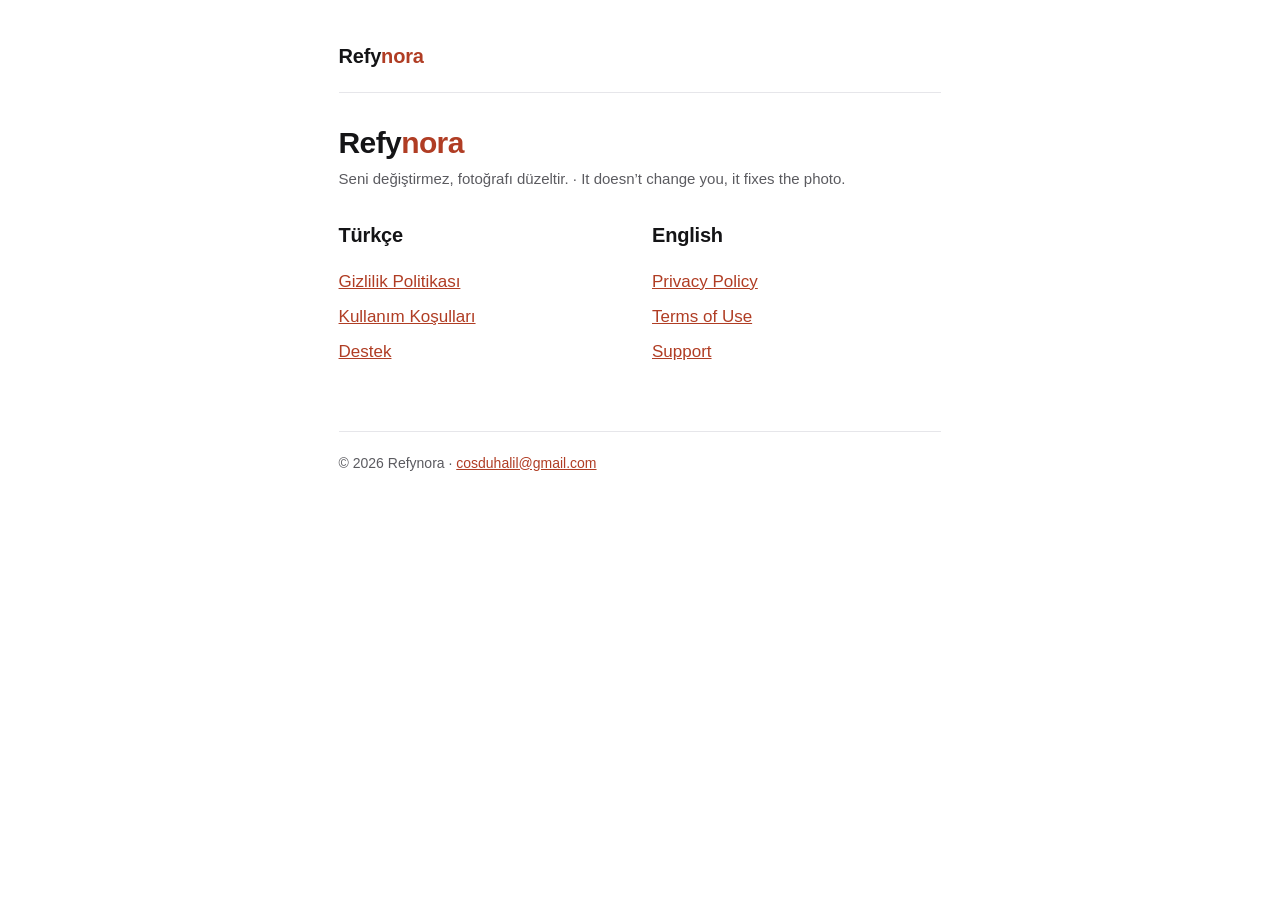
==== index.html @ af69e692 "Refynora legal and support pages, Turkish and English" ====
<!doctype html>
<html lang="tr">
<head>
<meta charset="utf-8">
<meta name="viewport" content="width=device-width, initial-scale=1">
<title>Refynora</title>
<style>
  :root { --bg:#fff; --fg:#141416; --muted:#5b5b60; --line:#e6e6ea; --accent:#B03D24; }
  @media (prefers-color-scheme: dark) { :root { --bg:#0f0f11; --fg:#f4f4f5; --muted:#a1a1aa; --line:#27272a; --accent:#E96A4B; } }
  * { box-sizing: border-box; }
  body { margin:0; background:var(--bg); color:var(--fg); font: 17px/1.6 -apple-system, BlinkMacSystemFont, "Segoe UI", Roboto, sans-serif; }
  main { max-width: 68ch; margin: 0 auto; padding: 40px 20px 80px; }
  header { display:flex; justify-content:space-between; align-items:center; gap:16px; padding-bottom:20px; border-bottom:1px solid var(--line); margin-bottom:32px; flex-wrap:wrap; }
  header a.brand { font-weight:700; text-decoration:none; color:var(--fg); letter-spacing:-.01em; font-size:20px; }
  header a.brand span { color:var(--accent); }
  nav a { color:var(--muted); text-decoration:none; margin-left:14px; font-size:15px; }
  nav a[aria-current] { color:var(--fg); font-weight:600; }
  h1 { font-size:30px; line-height:1.2; letter-spacing:-.02em; margin:0 0 6px; }
  .meta { color:var(--muted); font-size:15px; margin:0 0 28px; }
  h2 { font-size:20px; margin:32px 0 8px; letter-spacing:-.01em; }
  h3 { font-size:17px; margin:22px 0 6px; }
  ul { padding-left: 22px; }
  li { margin: 4px 0; }
  a { color: var(--accent); }
  footer { margin-top:48px; padding-top:20px; border-top:1px solid var(--line); color:var(--muted); font-size:14px; }
  .cols { display:grid; grid-template-columns:1fr 1fr; gap:24px; margin-top:24px; }
  .cols h2 { margin-top:0; }
  .cols ul { list-style:none; padding:0; }
  .cols li { margin:8px 0; }
  @media (max-width: 480px) { .cols { grid-template-columns:1fr; } }
</style>
</head>
<body>
<main>
  <header>
    <a class="brand" href="./">Refy<span>nora</span></a>
  </header>
  <h1>Refy<span style="color:var(--accent)">nora</span></h1>
  <p class="meta">Seni değiştirmez, fotoğrafı düzeltir. · It doesn’t change you, it fixes the photo.</p>
  <div class="cols">
    <section>
      <h2>Türkçe</h2>
      <ul>
        <li><a href="gizlilik/">Gizlilik Politikası</a></li>
        <li><a href="kosullar/">Kullanım Koşulları</a></li>
        <li><a href="destek/">Destek</a></li>
      </ul>
    </section>
    <section>
      <h2>English</h2>
      <ul>
        <li><a href="privacy/">Privacy Policy</a></li>
        <li><a href="terms/">Terms of Use</a></li>
        <li><a href="support/">Support</a></li>
      </ul>
    </section>
  </div>
  <footer>© 2026 Refynora · <a href="mailto:cosduhalil@gmail.com">cosduhalil@gmail.com</a></footer>
</main>
</body>
</html>
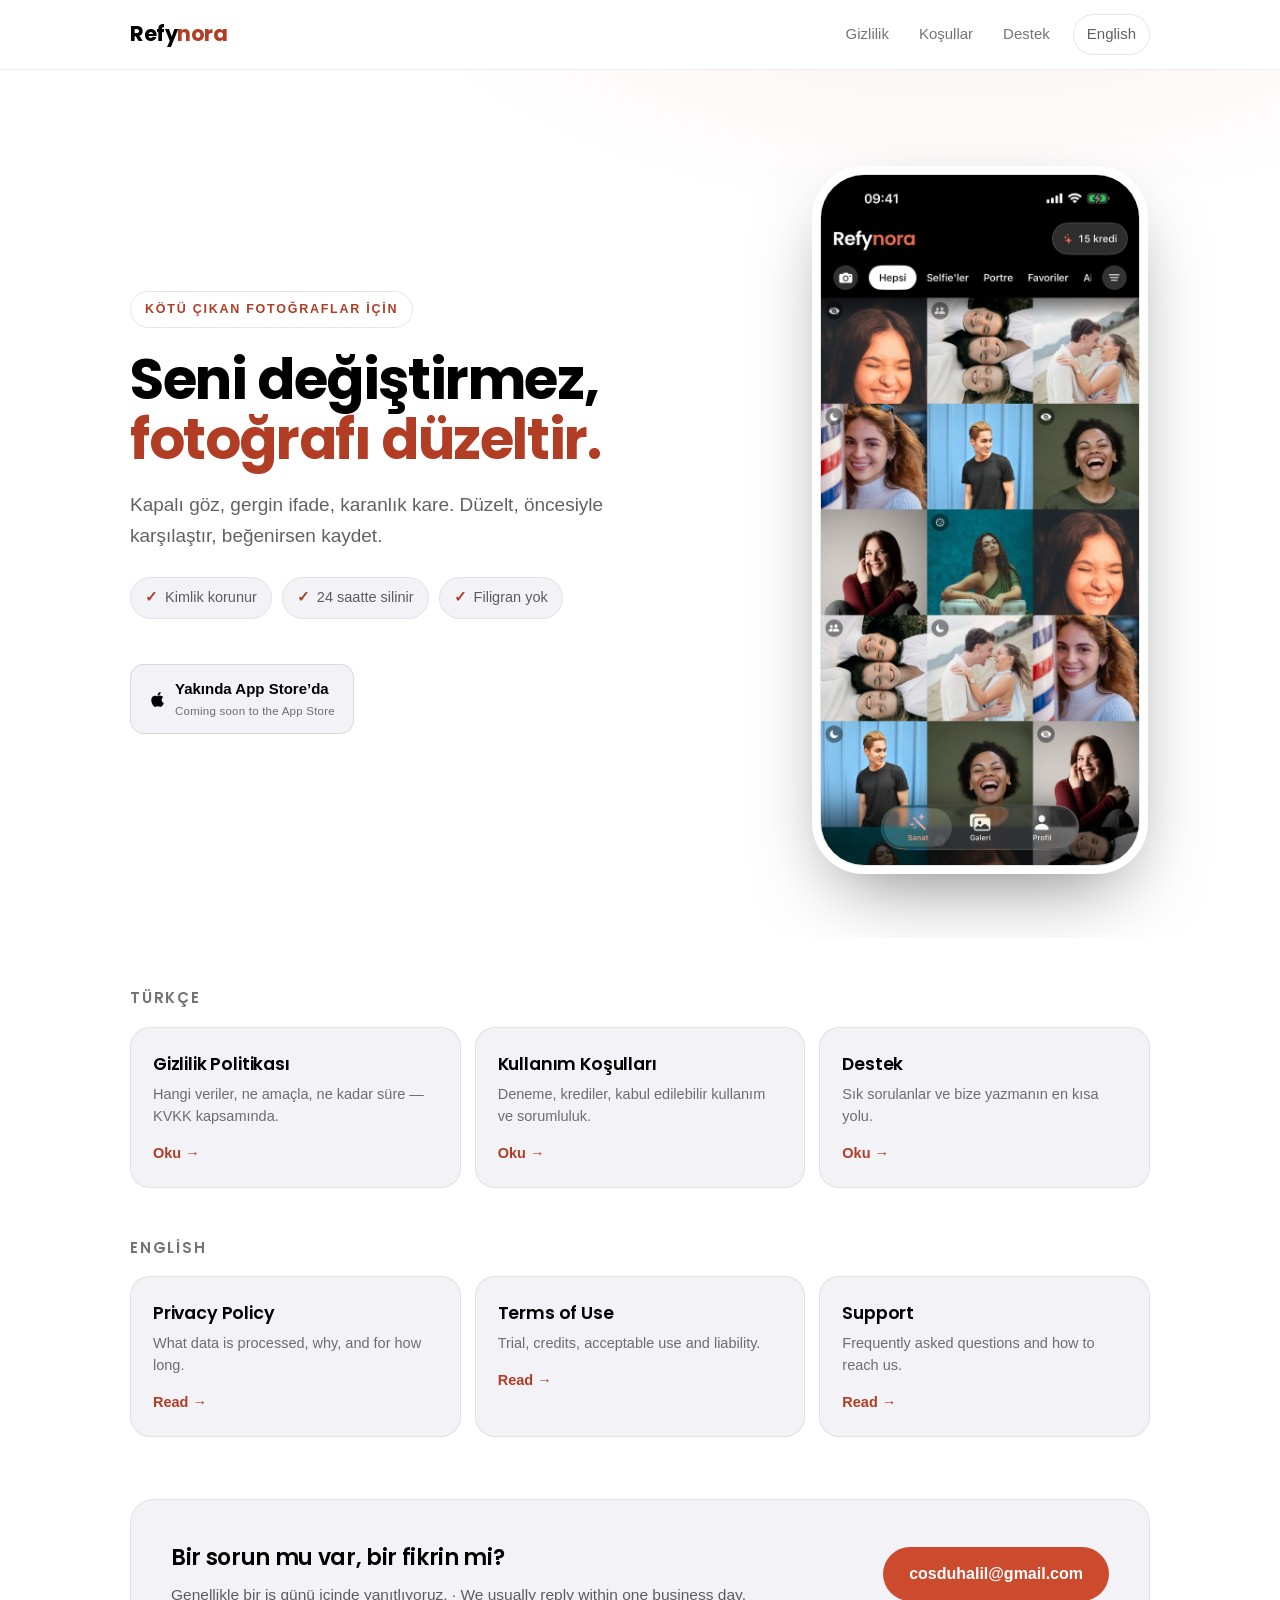
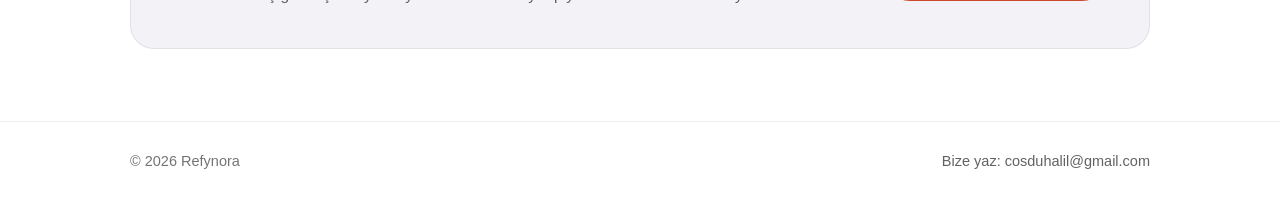
==== commit ad8bbc32: "Redesign as a product site: brand tokens, Poppins display, hero landing Dark-first palette and compo" ====
--- a/index.html
+++ b/index.html
@@ -3,59 +3,76 @@
 <head>
 <meta charset="utf-8">
 <meta name="viewport" content="width=device-width, initial-scale=1">
-<title>Refynora</title>
-<style>
-  :root { --bg:#fff; --fg:#141416; --muted:#5b5b60; --line:#e6e6ea; --accent:#B03D24; }
-  @media (prefers-color-scheme: dark) { :root { --bg:#0f0f11; --fg:#f4f4f5; --muted:#a1a1aa; --line:#27272a; --accent:#E96A4B; } }
-  * { box-sizing: border-box; }
-  body { margin:0; background:var(--bg); color:var(--fg); font: 17px/1.6 -apple-system, BlinkMacSystemFont, "Segoe UI", Roboto, sans-serif; }
-  main { max-width: 68ch; margin: 0 auto; padding: 40px 20px 80px; }
-  header { display:flex; justify-content:space-between; align-items:center; gap:16px; padding-bottom:20px; border-bottom:1px solid var(--line); margin-bottom:32px; flex-wrap:wrap; }
-  header a.brand { font-weight:700; text-decoration:none; color:var(--fg); letter-spacing:-.01em; font-size:20px; }
-  header a.brand span { color:var(--accent); }
-  nav a { color:var(--muted); text-decoration:none; margin-left:14px; font-size:15px; }
-  nav a[aria-current] { color:var(--fg); font-weight:600; }
-  h1 { font-size:30px; line-height:1.2; letter-spacing:-.02em; margin:0 0 6px; }
-  .meta { color:var(--muted); font-size:15px; margin:0 0 28px; }
-  h2 { font-size:20px; margin:32px 0 8px; letter-spacing:-.01em; }
-  h3 { font-size:17px; margin:22px 0 6px; }
-  ul { padding-left: 22px; }
-  li { margin: 4px 0; }
-  a { color: var(--accent); }
-  footer { margin-top:48px; padding-top:20px; border-top:1px solid var(--line); color:var(--muted); font-size:14px; }
-  .cols { display:grid; grid-template-columns:1fr 1fr; gap:24px; margin-top:24px; }
-  .cols h2 { margin-top:0; }
-  .cols ul { list-style:none; padding:0; }
-  .cols li { margin:8px 0; }
-  @media (max-width: 480px) { .cols { grid-template-columns:1fr; } }
-</style>
+<title>Refynora — Seni değiştirmez, fotoğrafı düzeltir.</title>
+<meta name="description" content="Kötü çıkan fotoğrafını düzelt: kapalı göz, gergin ifade, karanlık kare. Seni değiştirmez, fotoğrafı düzeltir.">
+<meta property="og:title" content="Refynora — Seni değiştirmez, fotoğrafı düzeltir.">
+<meta property="og:description" content="Kötü çıkan fotoğrafını düzelt: kapalı göz, gergin ifade, karanlık kare. Seni değiştirmez, fotoğrafı düzeltir.">
+<meta property="og:image" content="https://halilcosdu.github.io/refynora-legal/assets/icon-180.png">
+<meta name="theme-color" content="#000000" media="(prefers-color-scheme: dark)">
+<meta name="theme-color" content="#ffffff" media="(prefers-color-scheme: light)">
+<link rel="icon" type="image/png" sizes="32x32" href="assets/favicon-32.png">
+<link rel="apple-touch-icon" href="assets/icon-180.png">
+<link rel="alternate" hreflang="tr" href="https://halilcosdu.github.io/refynora-legal/">
+<link rel="alternate" hreflang="en" href="https://halilcosdu.github.io/refynora-legal/">
+<link rel="preconnect" href="https://fonts.googleapis.com">
+<link rel="preconnect" href="https://fonts.gstatic.com" crossorigin>
+<link href="https://fonts.googleapis.com/css2?family=Poppins:wght@500;600;700&display=swap" rel="stylesheet">
+<link rel="stylesheet" href="styles.css">
 </head>
 <body>
+<div class="nav"><div class="nav-in">
+  <a class="brand" href="./">Refy<span>nora</span></a>
+  <nav><a href="gizlilik/">Gizlilik</a><a href="kosullar/">Koşullar</a><a href="destek/">Destek</a><a class="lang" href="#english">English</a></nav>
+</div></div>
+
+<header class="hero"><div class="wrap">
+  <div>
+    <p class="kicker">Kötü çıkan fotoğraflar için</p>
+    <h1>Seni değiştirmez,<br><em>fotoğrafı düzeltir.</em></h1>
+    <p class="sub">Kapalı göz, gergin ifade, karanlık kare. Düzelt, öncesiyle karşılaştır, beğenirsen kaydet.</p>
+    <ul class="chips">
+      <li>Kimlik korunur</li>
+      <li>24 saatte silinir</li>
+      <li>Filigran yok</li>
+    </ul>
+    <p class="soon"><svg viewBox="0 0 384 512" aria-hidden="true"><path d="M318.7 268.7c-.2-36.7 16.4-64.4 50-84.8-18.8-26.9-47.2-41.7-84.7-44.6-35.5-2.8-74.3 20.7-88.5 20.7-15 0-49.4-19.7-76.4-19.7C63.3 141.2 4 184.8 4 273.5q0 39.3 14.4 81.2c12.8 36.7 59 126.7 107.2 125.2 25.2-.6 43-17.9 75.8-17.9 31.8 0 48.3 17.9 76.4 17.9 48.6-.7 90.4-82.5 102.6-119.3-65.2-30.7-61.7-90-61.7-91.9zm-56.6-164.2c27.3-32.4 24.8-61.9 24-72.5-24.1 1.4-52 16.4-67.9 34.9-17.5 19.8-27.8 44.3-25.6 71.9 26.1 2 49.9-11.4 69.5-34.3z"/></svg><span>Yakında App Store’da<small>Coming soon to the App Store</small></span></p>
+  </div>
+  <div class="phone"><img src="assets/app-tr.jpg" width="680" height="1477" alt="Refynora ana ekranı: fotoğraf ızgarası ve albüm çipleri"></div>
+</div></header>
+
 <main>
-  <header>
-    <a class="brand" href="./">Refy<span>nora</span></a>
-  </header>
-  <h1>Refy<span style="color:var(--accent)">nora</span></h1>
-  <p class="meta">Seni değiştirmez, fotoğrafı düzeltir. · It doesn’t change you, it fixes the photo.</p>
-  <div class="cols">
-    <section>
-      <h2>Türkçe</h2>
-      <ul>
-        <li><a href="gizlilik/">Gizlilik Politikası</a></li>
-        <li><a href="kosullar/">Kullanım Koşulları</a></li>
-        <li><a href="destek/">Destek</a></li>
-      </ul>
-    </section>
-    <section>
-      <h2>English</h2>
-      <ul>
-        <li><a href="privacy/">Privacy Policy</a></li>
-        <li><a href="terms/">Terms of Use</a></li>
-        <li><a href="support/">Support</a></li>
-      </ul>
-    </section>
-  </div>
-  <footer>© 2026 Refynora · <a href="mailto:cosduhalil@gmail.com">cosduhalil@gmail.com</a></footer>
+  <section class="section"><div class="wrap">
+    <h2>Türkçe</h2>
+    <div class="cards">
+      <a class="card" href="gizlilik/"><b>Gizlilik Politikası</b><span>Hangi veriler, ne amaçla, ne kadar süre — KVKK kapsamında.</span><em>Oku →</em></a>
+      <a class="card" href="kosullar/"><b>Kullanım Koşulları</b><span>Deneme, krediler, kabul edilebilir kullanım ve sorumluluk.</span><em>Oku →</em></a>
+      <a class="card" href="destek/"><b>Destek</b><span>Sık sorulanlar ve bize yazmanın en kısa yolu.</span><em>Oku →</em></a>
+    </div>
+  </div></section>
+
+  <section class="section" id="english"><div class="wrap">
+    <h2>English</h2>
+    <div class="cards">
+      <a class="card" href="privacy/"><b>Privacy Policy</b><span>What data is processed, why, and for how long.</span><em>Read →</em></a>
+      <a class="card" href="terms/"><b>Terms of Use</b><span>Trial, credits, acceptable use and liability.</span><em>Read →</em></a>
+      <a class="card" href="support/"><b>Support</b><span>Frequently asked questions and how to reach us.</span><em>Read →</em></a>
+    </div>
+  </div></section>
+
+  <section class="section"><div class="wrap">
+    <div class="support-card">
+      <div>
+        <h3>Bir sorun mu var, bir fikrin mi?</h3>
+        <p>Genellikle bir iş günü içinde yanıtlıyoruz. · We usually reply within one business day.</p>
+      </div>
+      <a class="btn" href="mailto:cosduhalil@gmail.com">cosduhalil@gmail.com</a>
+    </div>
+  </div></section>
 </main>
+
+<footer class="site"><div class="wrap">
+  <span>© 2026 Refynora</span>
+  <a href="mailto:cosduhalil@gmail.com">Bize yaz: cosduhalil@gmail.com</a>
+</div></footer>
 </body>
 </html>
--- a/styles.css
+++ b/styles.css
@@ -0,0 +1,232 @@
+/* Refynora — uygulamanın tasarım belirteçlerinin web karşılığı.
+   Kaynak: mobile/ios/Refynora/DesignSystem/Tokens.swift (koyu öncelikli). */
+
+:root {
+  --bg: #000;
+  --surface: #1a1a1c;
+  --surface2: #131315;
+  --fg: #fff;
+  --fg2: rgba(255, 255, 255, .72);
+  --fg3: rgba(255, 255, 255, .60);
+  --rule: rgba(255, 255, 255, .08);
+  --hairline: rgba(255, 255, 255, .06);
+  --accent: #e96a4b;
+  --btn: #cc4a2e;
+  --on-btn: #fff;
+  --nav-bg: rgba(0, 0, 0, .72);
+  --glow: rgba(233, 106, 75, .14);
+  --pill-bg: #fff;
+  --pill-fg: #111;
+}
+@media (prefers-color-scheme: light) {
+  :root {
+    --bg: #fff;
+    --surface: #f2f2f7;
+    --surface2: #fff;
+    --fg: #000;
+    --fg2: rgba(0, 0, 0, .62);
+    --fg3: rgba(0, 0, 0, .55);
+    --rule: rgba(0, 0, 0, .10);
+    --hairline: rgba(0, 0, 0, .07);
+    --accent: #b03d24;
+    --nav-bg: rgba(255, 255, 255, .78);
+    --glow: rgba(176, 61, 36, .10);
+    --pill-bg: #141210;
+    --pill-fg: #fff;
+  }
+}
+
+* { box-sizing: border-box; }
+html { scroll-behavior: smooth; }
+body {
+  margin: 0;
+  background: var(--bg);
+  color: var(--fg);
+  font: 17px/1.65 -apple-system, BlinkMacSystemFont, "Segoe UI", Roboto, "Helvetica Neue", sans-serif;
+  -webkit-font-smoothing: antialiased;
+  text-rendering: optimizeLegibility;
+}
+.display, h1, h2, h3 { font-family: "Poppins", -apple-system, sans-serif; }
+
+a { color: var(--accent); }
+:focus-visible { outline: 2px solid var(--accent); outline-offset: 3px; border-radius: 4px; }
+::selection { background: var(--accent); color: #fff; }
+
+/* ── Nav ───────────────────────────────────────────────────────────── */
+.nav {
+  position: sticky; top: 0; z-index: 10;
+  backdrop-filter: blur(18px); -webkit-backdrop-filter: blur(18px);
+  background: var(--nav-bg);
+  border-bottom: 1px solid var(--hairline);
+}
+.nav-in {
+  max-width: 1060px; margin: 0 auto; padding: 14px 20px;
+  display: flex; align-items: center; justify-content: space-between; gap: 12px;
+}
+.brand {
+  font-family: "Poppins", sans-serif; font-weight: 700; font-size: 21px;
+  letter-spacing: -.02em; color: var(--fg); text-decoration: none;
+}
+.brand span { color: var(--accent); }
+.nav nav { display: flex; align-items: center; gap: 4px; flex-wrap: wrap; }
+.nav nav a {
+  color: var(--fg3); text-decoration: none; font-size: 15px;
+  padding: 7px 13px; border-radius: 999px; transition: color .15s;
+}
+.nav nav a:hover { color: var(--fg); }
+.nav nav a[aria-current] { background: var(--pill-bg); color: var(--pill-fg); font-weight: 600; }
+.nav nav a.lang { border: 1px solid var(--rule); margin-left: 6px; color: var(--fg2); }
+.nav nav a.lang:hover { border-color: var(--fg3); color: var(--fg); }
+
+/* ── Ortak yerleşim ────────────────────────────────────────────────── */
+.wrap { max-width: 1060px; margin: 0 auto; padding: 0 20px; }
+footer.site {
+  border-top: 1px solid var(--hairline);
+  margin-top: 72px; padding: 28px 0 48px;
+  color: var(--fg3); font-size: 14.5px;
+}
+footer.site .wrap { display: flex; justify-content: space-between; gap: 12px; flex-wrap: wrap; }
+footer.site a { color: var(--fg2); text-decoration: none; }
+footer.site a:hover { color: var(--accent); }
+
+/* ── Hero (index) ──────────────────────────────────────────────────── */
+.hero {
+  position: relative; overflow: hidden;
+  padding: clamp(48px, 9vw, 104px) 0 clamp(36px, 6vw, 72px);
+}
+.hero::before {
+  content: ""; position: absolute; inset: -40% -20% auto;
+  height: 130%; pointer-events: none;
+  background: radial-gradient(52% 46% at 68% 12%, var(--glow), transparent 70%);
+}
+.hero .wrap {
+  position: relative;
+  display: grid; grid-template-columns: minmax(0, 1fr) minmax(0, 340px);
+  gap: clamp(28px, 6vw, 72px); align-items: center;
+}
+.kicker {
+  display: inline-flex; align-items: center; gap: 8px;
+  font-size: 12.5px; font-weight: 600; letter-spacing: .14em;
+  color: var(--accent); text-transform: uppercase;
+  border: 1px solid var(--rule); border-radius: 999px; padding: 7px 14px;
+  margin: 0 0 22px;
+}
+.hero h1 {
+  font-size: clamp(34px, 5.4vw, 56px); font-weight: 700;
+  letter-spacing: -.025em; line-height: 1.08; margin: 0 0 18px;
+}
+.hero h1 em { font-style: normal; color: var(--accent); }
+.hero .sub { color: var(--fg2); font-size: clamp(17px, 2vw, 19px); max-width: 46ch; margin: 0 0 26px; }
+.chips { display: flex; flex-wrap: wrap; gap: 10px; margin: 0 0 30px; padding: 0; list-style: none; }
+.chips li {
+  display: inline-flex; align-items: center; gap: 7px;
+  background: var(--surface); border: 1px solid var(--hairline);
+  border-radius: 999px; padding: 8px 14px;
+  font-size: 14.5px; font-weight: 500; color: var(--fg2);
+}
+.chips li::before { content: "✓"; color: var(--accent); font-weight: 700; }
+.soon {
+  display: inline-flex; align-items: center; gap: 9px;
+  background: var(--surface); border: 1px solid var(--rule);
+  border-radius: 14px; padding: 12px 18px;
+  font-size: 15px; font-weight: 600; color: var(--fg);
+}
+.soon svg { width: 17px; height: 17px; fill: currentColor; }
+.soon small { display: block; font-size: 11.5px; font-weight: 500; color: var(--fg3); letter-spacing: .02em; }
+
+.phone {
+  border-radius: 44px; overflow: hidden;
+  border: 1px solid var(--rule);
+  outline: 8px solid var(--surface2);
+  box-shadow: 0 30px 80px -20px rgba(0, 0, 0, .55);
+  line-height: 0; justify-self: center;
+  max-width: 320px; width: 100%;
+}
+.phone img { width: 100%; height: auto; display: block; }
+
+/* ── Kart ızgaraları (index) ───────────────────────────────────────── */
+.section { padding: clamp(28px, 5vw, 48px) 0 0; }
+.section h2 {
+  font-size: 15px; font-weight: 600; letter-spacing: .12em; text-transform: uppercase;
+  color: var(--fg3); margin: 0 0 16px;
+}
+.cards { display: grid; grid-template-columns: repeat(3, 1fr); gap: 14px; }
+.card {
+  display: block; background: var(--surface);
+  border: 1px solid var(--hairline); border-radius: 20px;
+  padding: 22px 22px 20px; text-decoration: none;
+  transition: transform .18s ease, border-color .18s ease;
+}
+.card:hover { transform: translateY(-2px); border-color: var(--rule); }
+.card b {
+  display: block; font-family: "Poppins", sans-serif; font-weight: 600;
+  font-size: 17.5px; letter-spacing: -.01em; color: var(--fg); margin-bottom: 5px;
+}
+.card span { color: var(--fg3); font-size: 14.5px; line-height: 1.5; display: block; }
+.card em { display: inline-block; margin-top: 14px; color: var(--accent); font-style: normal; font-size: 14.5px; font-weight: 600; }
+
+.support-card {
+  margin-top: 14px; background: var(--surface);
+  border: 1px solid var(--hairline); border-radius: 24px;
+  padding: clamp(24px, 4vw, 40px);
+  display: flex; align-items: center; justify-content: space-between; gap: 24px; flex-wrap: wrap;
+}
+.support-card h3 { font-size: 22px; font-weight: 600; letter-spacing: -.015em; margin: 0 0 6px; }
+.support-card p { margin: 0; color: var(--fg2); font-size: 15.5px; }
+.btn {
+  display: inline-block; background: var(--btn); color: var(--on-btn);
+  font-weight: 600; font-size: 16px; text-decoration: none;
+  border-radius: 999px; padding: 14px 26px;
+  transition: filter .15s;
+}
+.btn:hover { filter: brightness(1.08); }
+
+/* ── Yasal sayfalar ────────────────────────────────────────────────── */
+.doc-head { position: relative; overflow: hidden; padding: clamp(40px, 7vw, 72px) 0 8px; }
+.doc-head::before {
+  content: ""; position: absolute; inset: -60% -20% auto;
+  height: 150%; pointer-events: none;
+  background: radial-gradient(46% 40% at 30% 0%, var(--glow), transparent 70%);
+}
+.doc-head .wrap { position: relative; max-width: calc(70ch + 40px); }
+.doc-head h1 { font-size: clamp(30px, 4.6vw, 44px); font-weight: 700; letter-spacing: -.025em; margin: 0 0 8px; }
+.doc-head .meta { color: var(--fg3); font-size: 15px; margin: 0; }
+
+.prose { max-width: calc(70ch + 40px); padding-top: 20px; }
+.prose p, .prose li { color: var(--fg2); }
+.prose strong { color: var(--fg); }
+.prose h2 {
+  font-size: 21px; font-weight: 600; letter-spacing: -.015em;
+  color: var(--fg); margin: 40px 0 10px; padding-top: 22px;
+  border-top: 1px solid var(--hairline);
+}
+.prose h3 { font-size: 17px; font-weight: 600; color: var(--fg); margin: 24px 0 6px; }
+.prose ul { padding-left: 6px; list-style: none; }
+.prose li { margin: 8px 0; padding-left: 22px; position: relative; }
+.prose li::before {
+  content: ""; position: absolute; left: 0; top: .62em;
+  width: 7px; height: 7px; border-radius: 999px; background: var(--accent); opacity: .8;
+}
+
+/* ── Duyarlılık ────────────────────────────────────────────────────── */
+@media (max-width: 860px) {
+  .hero .wrap { grid-template-columns: 1fr; }
+  .phone { max-width: 260px; }
+  .cards { grid-template-columns: 1fr; }
+}
+@media (max-width: 520px) {
+  .nav-in { padding: 12px 14px; }
+  .brand { font-size: 18px; }
+  .nav nav { gap: 0; }
+  .nav nav a { font-size: 13.5px; padding: 6px 8px; }
+  .nav nav a.lang { margin-left: 2px; padding: 6px 10px; }
+}
+@media (prefers-reduced-motion: reduce) {
+  html { scroll-behavior: auto; }
+  .card, .card:hover { transition: none; transform: none; }
+}
+@media print {
+  :root { --bg: #fff; --fg: #000; --fg2: #222; --fg3: #555; --accent: #b03d24; --hairline: #ddd; --rule: #ccc; --surface: #fff; }
+  .nav, footer.site, .hero::before, .doc-head::before { display: none; }
+  body { font-size: 12pt; }
+}
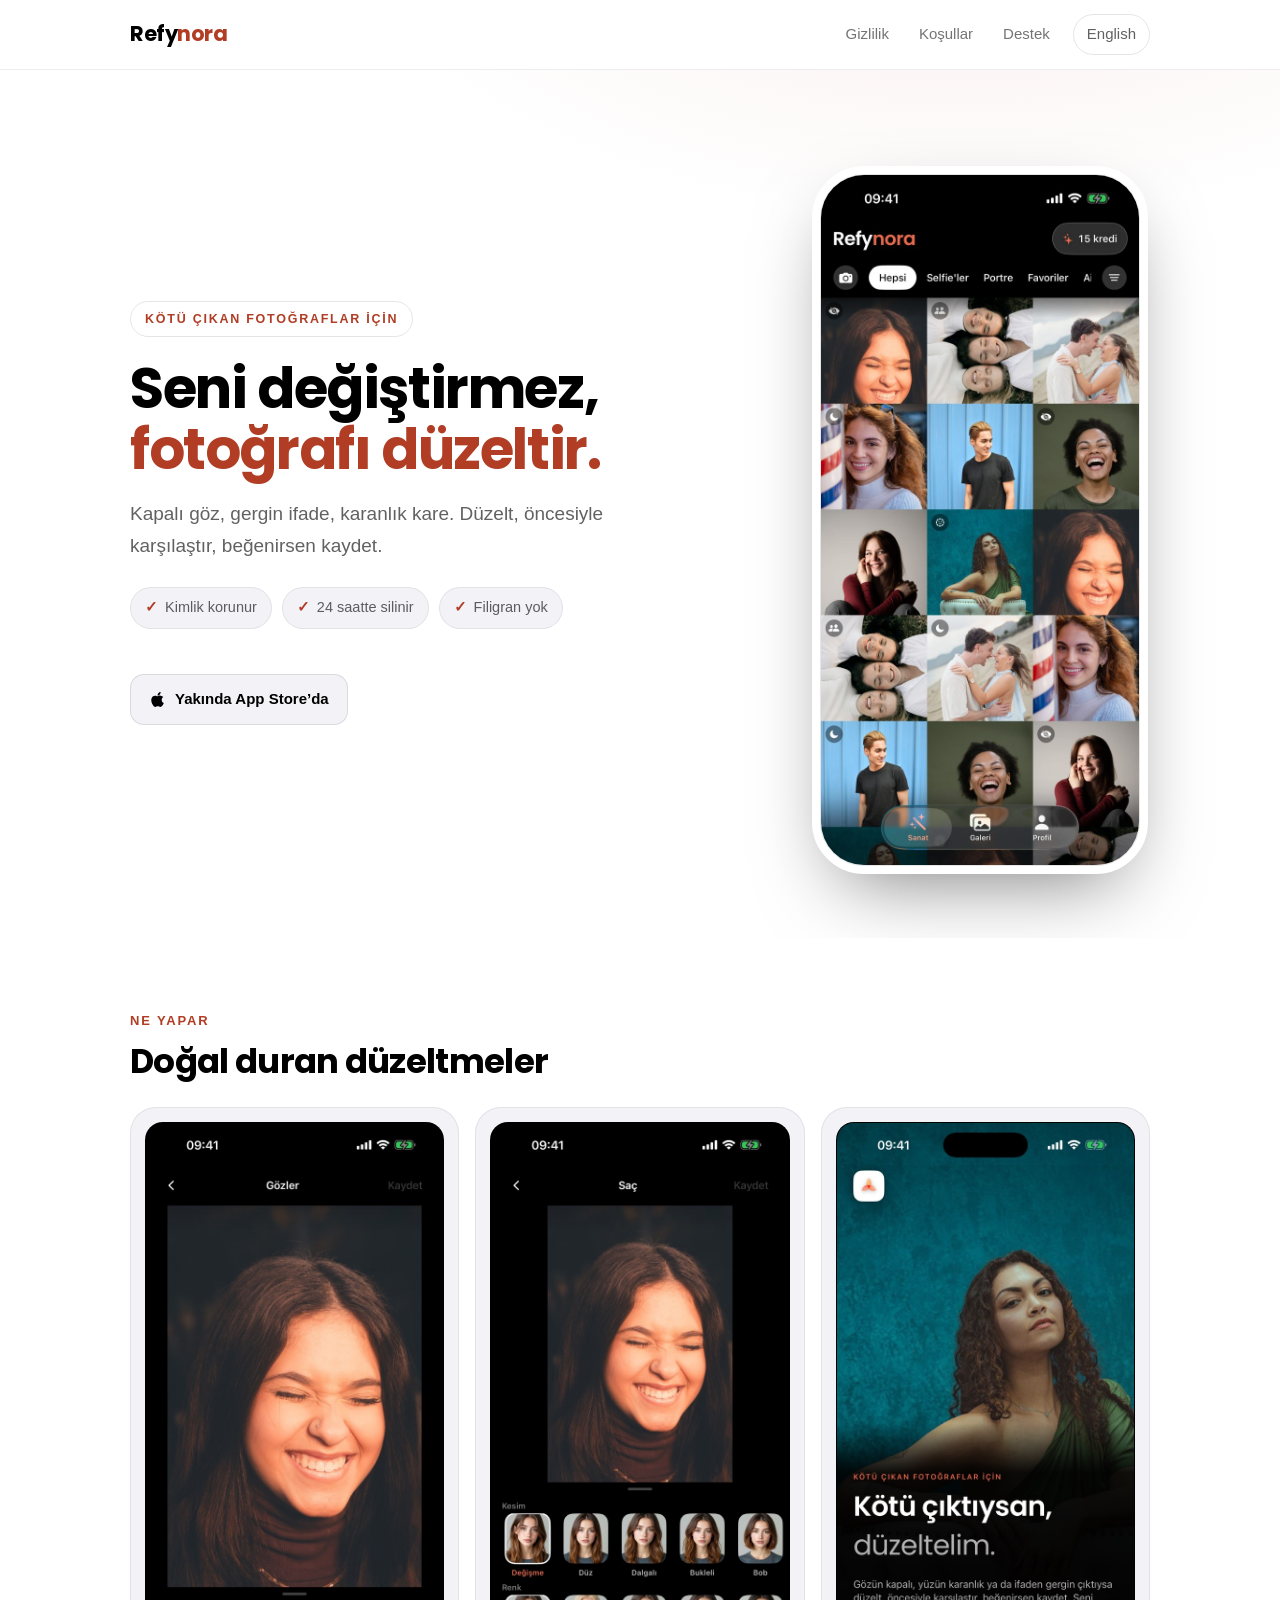
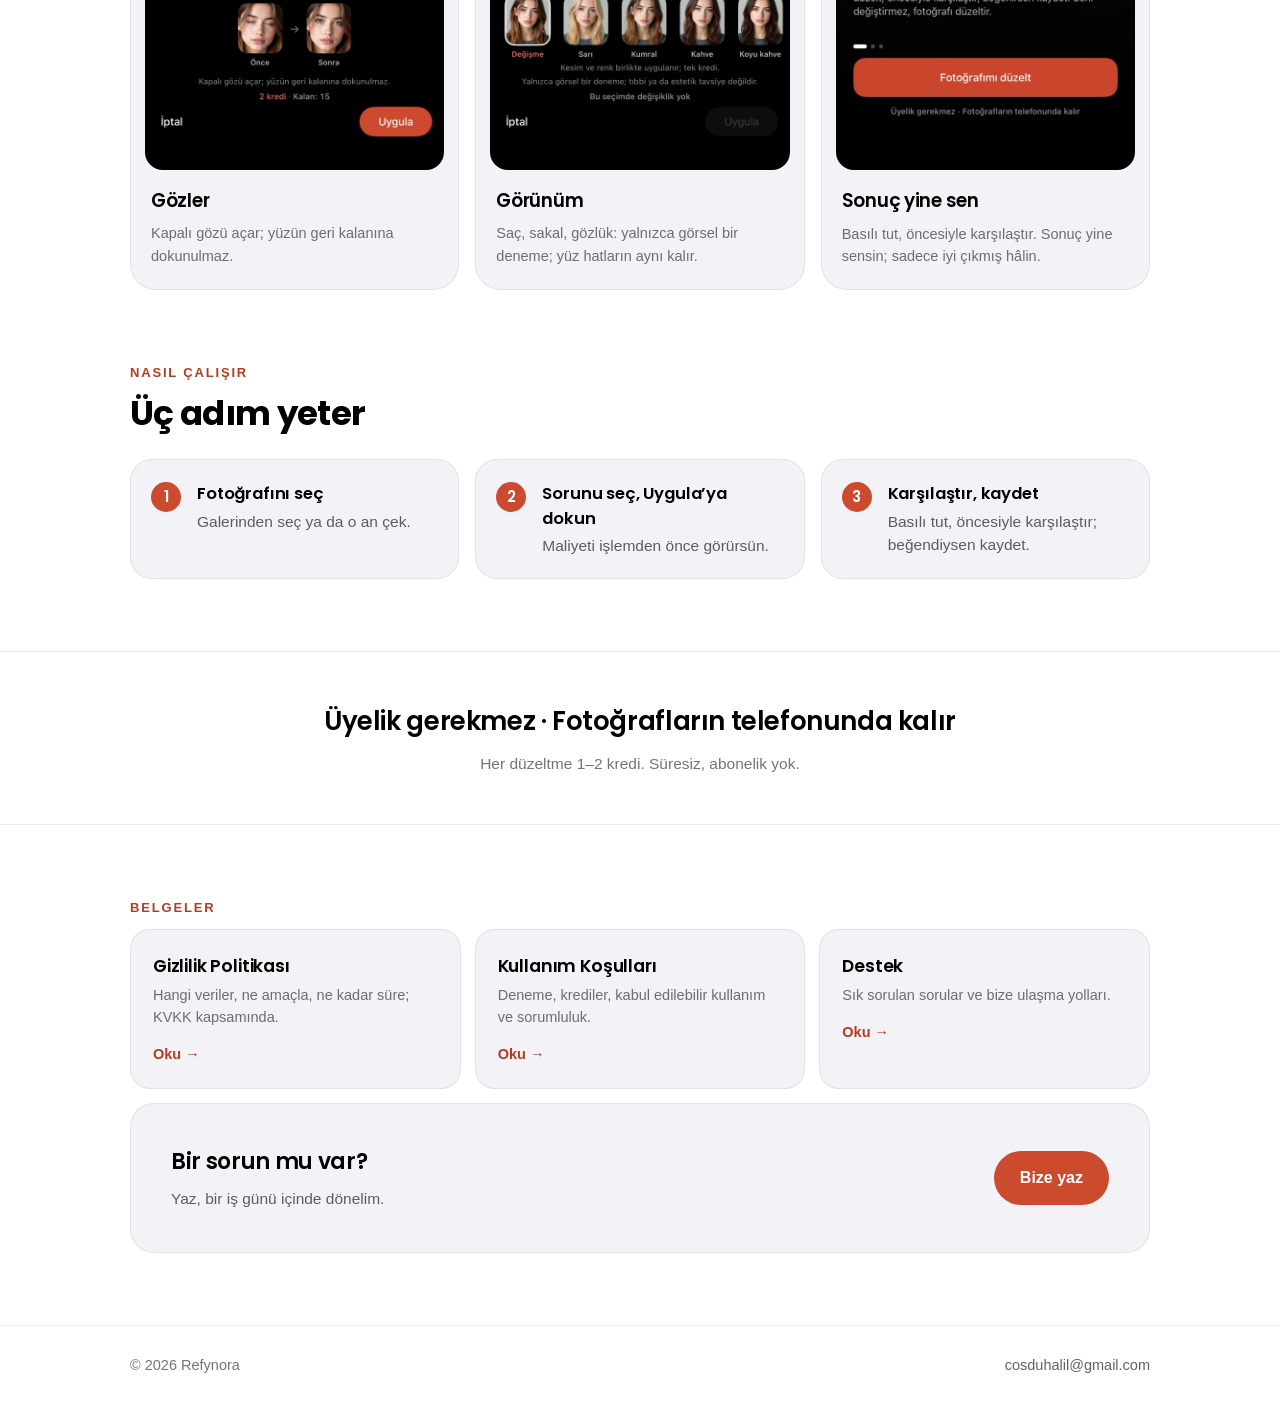
==== commit e497986f: "Single-language pages with a switcher; richer landing; character fixes The index no longer mixes lan" ====
--- a/index.html
+++ b/index.html
@@ -3,76 +3,71 @@
 <head>
 <meta charset="utf-8">
 <meta name="viewport" content="width=device-width, initial-scale=1">
-<title>Refynora — Seni değiştirmez, fotoğrafı düzeltir.</title>
-<meta name="description" content="Kötü çıkan fotoğrafını düzelt: kapalı göz, gergin ifade, karanlık kare. Seni değiştirmez, fotoğrafı düzeltir.">
-<meta property="og:title" content="Refynora — Seni değiştirmez, fotoğrafı düzeltir.">
-<meta property="og:description" content="Kötü çıkan fotoğrafını düzelt: kapalı göz, gergin ifade, karanlık kare. Seni değiştirmez, fotoğrafı düzeltir.">
-<meta property="og:image" content="https://halilcosdu.github.io/refynora-legal/assets/icon-180.png">
+<title>Refynora · Seni değiştirmez, fotoğrafı düzeltir.</title>
+<meta name="description" content="Kapalı göz, gergin ifade, karanlık kare. Düzelt, öncesiyle karşılaştır, beğenirsen kaydet.">
+<meta property="og:title" content="Refynora · Seni değiştirmez, fotoğrafı düzeltir.">
+<meta property="og:description" content="Kapalı göz, gergin ifade, karanlık kare. Düzelt, öncesiyle karşılaştır, beğenirsen kaydet.">
+<meta property="og:type" content="website">
+<link rel="alternate" hreflang="tr" href="https://halilcosdu.github.io/refynora-legal/">
+<link rel="alternate" hreflang="en" href="https://halilcosdu.github.io/refynora-legal/en/">
+<link rel="alternate" hreflang="x-default" href="https://halilcosdu.github.io/refynora-legal/">
 <meta name="theme-color" content="#000000" media="(prefers-color-scheme: dark)">
 <meta name="theme-color" content="#ffffff" media="(prefers-color-scheme: light)">
 <link rel="icon" type="image/png" sizes="32x32" href="assets/favicon-32.png">
 <link rel="apple-touch-icon" href="assets/icon-180.png">
-<link rel="alternate" hreflang="tr" href="https://halilcosdu.github.io/refynora-legal/">
-<link rel="alternate" hreflang="en" href="https://halilcosdu.github.io/refynora-legal/">
 <link rel="preconnect" href="https://fonts.googleapis.com">
 <link rel="preconnect" href="https://fonts.gstatic.com" crossorigin>
-<link href="https://fonts.googleapis.com/css2?family=Poppins:wght@500;600;700&display=swap" rel="stylesheet">
+<link rel="stylesheet" href="https://fonts.googleapis.com/css2?family=Poppins:wght@500;600;700&display=swap">
 <link rel="stylesheet" href="styles.css">
 </head>
 <body>
-<div class="nav"><div class="nav-in">
+<header class="nav"><div class="nav-in">
   <a class="brand" href="./">Refy<span>nora</span></a>
-  <nav><a href="gizlilik/">Gizlilik</a><a href="kosullar/">Koşullar</a><a href="destek/">Destek</a><a class="lang" href="#english">English</a></nav>
-</div></div>
-
-<header class="hero"><div class="wrap">
-  <div>
-    <p class="kicker">Kötü çıkan fotoğraflar için</p>
-    <h1>Seni değiştirmez,<br><em>fotoğrafı düzeltir.</em></h1>
-    <p class="sub">Kapalı göz, gergin ifade, karanlık kare. Düzelt, öncesiyle karşılaştır, beğenirsen kaydet.</p>
-    <ul class="chips">
-      <li>Kimlik korunur</li>
-      <li>24 saatte silinir</li>
-      <li>Filigran yok</li>
-    </ul>
-    <p class="soon"><svg viewBox="0 0 384 512" aria-hidden="true"><path d="M318.7 268.7c-.2-36.7 16.4-64.4 50-84.8-18.8-26.9-47.2-41.7-84.7-44.6-35.5-2.8-74.3 20.7-88.5 20.7-15 0-49.4-19.7-76.4-19.7C63.3 141.2 4 184.8 4 273.5q0 39.3 14.4 81.2c12.8 36.7 59 126.7 107.2 125.2 25.2-.6 43-17.9 75.8-17.9 31.8 0 48.3 17.9 76.4 17.9 48.6-.7 90.4-82.5 102.6-119.3-65.2-30.7-61.7-90-61.7-91.9zm-56.6-164.2c27.3-32.4 24.8-61.9 24-72.5-24.1 1.4-52 16.4-67.9 34.9-17.5 19.8-27.8 44.3-25.6 71.9 26.1 2 49.9-11.4 69.5-34.3z"/></svg><span>Yakında App Store’da<small>Coming soon to the App Store</small></span></p>
-  </div>
-  <div class="phone"><img src="assets/app-tr.jpg" width="680" height="1477" alt="Refynora ana ekranı: fotoğraf ızgarası ve albüm çipleri"></div>
+  <nav><a href="gizlilik/">Gizlilik</a><a href="kosullar/">Koşullar</a><a href="destek/">Destek</a><a class="lang" href="en/" hreflang="en" lang="en">English</a></nav>
 </div></header>
 
 <main>
-  <section class="section"><div class="wrap">
-    <h2>Türkçe</h2>
-    <div class="cards">
-      <a class="card" href="gizlilik/"><b>Gizlilik Politikası</b><span>Hangi veriler, ne amaçla, ne kadar süre — KVKK kapsamında.</span><em>Oku →</em></a>
-      <a class="card" href="kosullar/"><b>Kullanım Koşulları</b><span>Deneme, krediler, kabul edilebilir kullanım ve sorumluluk.</span><em>Oku →</em></a>
-      <a class="card" href="destek/"><b>Destek</b><span>Sık sorulanlar ve bize yazmanın en kısa yolu.</span><em>Oku →</em></a>
+  <section class="hero"><div class="wrap">
+    <div>
+      <p class="kicker">KÖTÜ ÇIKAN FOTOĞRAFLAR İÇİN</p>
+      <h1>Seni değiştirmez,<br><em>fotoğrafı düzeltir.</em></h1>
+      <p class="sub">Kapalı göz, gergin ifade, karanlık kare. Düzelt, öncesiyle karşılaştır, beğenirsen kaydet.</p>
+      <ul class="chips"><li>Kimlik korunur</li><li>24 saatte silinir</li><li>Filigran yok</li></ul>
+      <p class="soon"><svg viewBox="0 0 384 512" aria-hidden="true"><path d="M318.7 268.7c-.2-36.7 16.4-64.4 50-84.8-18.8-26.9-47.2-41.7-84.7-44.6-35.5-2.8-74.3 20.7-88.5 20.7-15 0-49.4-19.7-76.4-19.7C63.3 141.2 4 184.8 4 273.5q0 39.3 14.4 81.2c12.8 36.7 59 126.7 107.2 125.2 25.2-.6 43-17.9 75.8-17.9 31.8 0 48.3 17.9 76.4 17.9 48.6-.7 90.4-82.5 102.6-119.3-65.2-30.7-61.7-90-61.7-91.9zm-56.6-164.2c27.3-32.4 24.8-61.9 24-72.5-24.1 1.4-52 16.4-67.9 34.9-17.5 19.8-27.8 44.3-25.6 71.9 26.1 2 49.9-11.4 69.5-34.3z"/></svg><span>Yakında App Store’da</span></p>
     </div>
-  </div></section>
-
-  <section class="section" id="english"><div class="wrap">
-    <h2>English</h2>
-    <div class="cards">
-      <a class="card" href="privacy/"><b>Privacy Policy</b><span>What data is processed, why, and for how long.</span><em>Read →</em></a>
-      <a class="card" href="terms/"><b>Terms of Use</b><span>Trial, credits, acceptable use and liability.</span><em>Read →</em></a>
-      <a class="card" href="support/"><b>Support</b><span>Frequently asked questions and how to reach us.</span><em>Read →</em></a>
-    </div>
+    <div class="phone"><img src="assets/app-tr.jpg" alt="Refynora ana ekranı: fotoğraf ızgarası" width="680" height="1477" fetchpriority="high"></div>
   </div></section>
 
   <section class="section"><div class="wrap">
+    <span class="sk">NE YAPAR</span>
+    <h2>Doğal duran düzeltmeler</h2>
+    <div class="feats"><article class="feat"><div class="shot"><img src="assets/tr-eyes.jpg" alt="Refynora Gözler aracı: kapalı gözlü fotoğraf, önce ve sonra küçük görselleri" width="620" height="1347" loading="lazy"></div><h3>Gözler</h3><p>Kapalı gözü açar; yüzün geri kalanına dokunulmaz.</p></article><article class="feat"><div class="shot"><img src="assets/tr-hair.jpg" alt="Refynora Saç aracı: kesim ve renk seçenekleri" width="620" height="1347" loading="lazy"></div><h3>Görünüm</h3><p>Saç, sakal, gözlük: yalnızca görsel bir deneme; yüz hatların aynı kalır.</p></article><article class="feat"><div class="shot"><img src="assets/tr-onb.jpg" alt="Refynora karşılama ekranı: Kötü çıktıysan, düzeltelim" width="620" height="1347" loading="lazy"></div><h3>Sonuç yine sen</h3><p>Basılı tut, öncesiyle karşılaştır. Sonuç yine sensin; sadece iyi çıkmış hâlin.</p></article></div>
+  </div></section>
+
+  <section class="section"><div class="wrap">
+    <span class="sk">NASIL ÇALIŞIR</span>
+    <h2>Üç adım yeter</h2>
+    <ol class="steps"><li><b>Fotoğrafını seç</b>Galerinden seç ya da o an çek.</li><li><b>Sorunu seç, Uygula’ya dokun</b>Maliyeti işlemden önce görürsün.</li><li><b>Karşılaştır, kaydet</b>Basılı tut, öncesiyle karşılaştır; beğendiysen kaydet.</li></ol>
+  </div></section>
+
+  <section class="strip"><div class="wrap">
+    <p class="big">Üyelik gerekmez · Fotoğrafların telefonunda kalır</p>
+    <p class="sub">Her düzeltme 1–2 kredi. Süresiz, abonelik yok.</p>
+  </div></section>
+
+  <section class="section"><div class="wrap">
+    <span class="sk">BELGELER</span>
+    <div class="cards"><a class="card" href="gizlilik/"><b>Gizlilik Politikası</b><span>Hangi veriler, ne amaçla, ne kadar süre; KVKK kapsamında.</span><em>Oku →</em></a><a class="card" href="kosullar/"><b>Kullanım Koşulları</b><span>Deneme, krediler, kabul edilebilir kullanım ve sorumluluk.</span><em>Oku →</em></a><a class="card" href="destek/"><b>Destek</b><span>Sık sorulan sorular ve bize ulaşma yolları.</span><em>Oku →</em></a></div>
     <div class="support-card">
-      <div>
-        <h3>Bir sorun mu var, bir fikrin mi?</h3>
-        <p>Genellikle bir iş günü içinde yanıtlıyoruz. · We usually reply within one business day.</p>
-      </div>
-      <a class="btn" href="mailto:cosduhalil@gmail.com">cosduhalil@gmail.com</a>
+      <div><h3>Bir sorun mu var?</h3><p>Yaz, bir iş günü içinde dönelim.</p></div>
+      <a class="btn" href="mailto:cosduhalil@gmail.com">Bize yaz</a>
     </div>
   </div></section>
 </main>
 
 <footer class="site"><div class="wrap">
   <span>© 2026 Refynora</span>
-  <a href="mailto:cosduhalil@gmail.com">Bize yaz: cosduhalil@gmail.com</a>
+  <a href="mailto:cosduhalil@gmail.com">cosduhalil@gmail.com</a>
 </div></footer>
 </body>
 </html>
--- a/styles.css
+++ b/styles.css
@@ -144,11 +144,67 @@
 }
 .phone img { width: 100%; height: auto; display: block; }
 
+@media (prefers-reduced-motion: no-preference) {
+  .hero .wrap > * { animation: rise .6s cubic-bezier(.2, .7, .2, 1) both; }
+  .hero .phone { animation-delay: .12s; }
+  @keyframes rise { from { opacity: 0; transform: translateY(14px); } to { opacity: 1; transform: none; } }
+}
+
+/* ── Özellikler ve adımlar (index) ─────────────────────────────────── */
+.feats { display: grid; grid-template-columns: repeat(3, 1fr); gap: 16px; }
+.feat {
+  background: var(--surface); border: 1px solid var(--hairline);
+  border-radius: 26px; padding: 14px 14px 22px;
+  transition: transform .18s ease, border-color .18s ease;
+}
+.feat:hover { transform: translateY(-3px); border-color: var(--rule); }
+.feat .shot {
+  border-radius: 18px; overflow: hidden; line-height: 0;
+  border: 1px solid var(--hairline); background: #000;
+}
+.feat .shot img { width: 100%; height: auto; display: block; }
+.feat h3 {
+  font-size: 18.5px; font-weight: 600; letter-spacing: -.015em;
+  margin: 16px 6px 6px; color: var(--fg);
+}
+.feat p { margin: 0 6px; color: var(--fg3); font-size: 14.5px; line-height: 1.55; }
+
+.steps { list-style: none; counter-reset: s; margin: 0; padding: 0; display: grid; grid-template-columns: repeat(3, 1fr); gap: 16px; }
+.steps li {
+  counter-increment: s; position: relative;
+  background: var(--surface); border: 1px solid var(--hairline);
+  border-radius: 22px; padding: 22px 22px 20px 66px;
+  color: var(--fg2); font-size: 15.5px; line-height: 1.5;
+}
+.steps li b { display: block; color: var(--fg); font-family: "Poppins", sans-serif; font-weight: 600; font-size: 16.5px; letter-spacing: -.01em; margin-bottom: 3px; }
+.steps li::before {
+  content: counter(s); position: absolute; left: 20px; top: 22px;
+  width: 30px; height: 30px; border-radius: 999px;
+  background: var(--btn); color: #fff;
+  font: 600 15px/30px "Poppins", sans-serif; text-align: center;
+}
+
+.strip {
+  margin-top: clamp(40px, 7vw, 72px);
+  border-top: 1px solid var(--hairline); border-bottom: 1px solid var(--hairline);
+  background: var(--surface2); text-align: center;
+  padding: clamp(30px, 5vw, 48px) 0;
+}
+.strip .big {
+  font-family: "Poppins", sans-serif; font-weight: 600; letter-spacing: -.015em;
+  font-size: clamp(19px, 2.6vw, 26px); margin: 0 0 8px; color: var(--fg);
+}
+.strip .sub { margin: 0; color: var(--fg3); font-size: 15.5px; }
+
 /* ── Kart ızgaraları (index) ───────────────────────────────────────── */
-.section { padding: clamp(28px, 5vw, 48px) 0 0; }
+.section { padding: clamp(40px, 7vw, 72px) 0 0; }
+.sk {
+  display: block; font-size: 13px; font-weight: 600; letter-spacing: .14em;
+  color: var(--accent); margin: 0 0 10px;
+}
 .section h2 {
-  font-size: 15px; font-weight: 600; letter-spacing: .12em; text-transform: uppercase;
-  color: var(--fg3); margin: 0 0 16px;
+  font-size: clamp(24px, 3.4vw, 34px); font-weight: 700;
+  letter-spacing: -.02em; line-height: 1.15; margin: 0 0 26px;
 }
 .cards { display: grid; grid-template-columns: repeat(3, 1fr); gap: 14px; }
 .card {
@@ -213,6 +269,8 @@
   .hero .wrap { grid-template-columns: 1fr; }
   .phone { max-width: 260px; }
   .cards { grid-template-columns: 1fr; }
+  .feats { grid-template-columns: 1fr; max-width: 420px; margin: 0 auto; }
+  .steps { grid-template-columns: 1fr; }
 }
 @media (max-width: 520px) {
   .nav-in { padding: 12px 14px; }
@@ -223,7 +281,7 @@
 }
 @media (prefers-reduced-motion: reduce) {
   html { scroll-behavior: auto; }
-  .card, .card:hover { transition: none; transform: none; }
+  .card, .card:hover, .feat, .feat:hover { transition: none; transform: none; }
 }
 @media print {
   :root { --bg: #fff; --fg: #000; --fg2: #222; --fg3: #555; --accent: #b03d24; --hairline: #ddd; --rule: #ccc; --surface: #fff; }
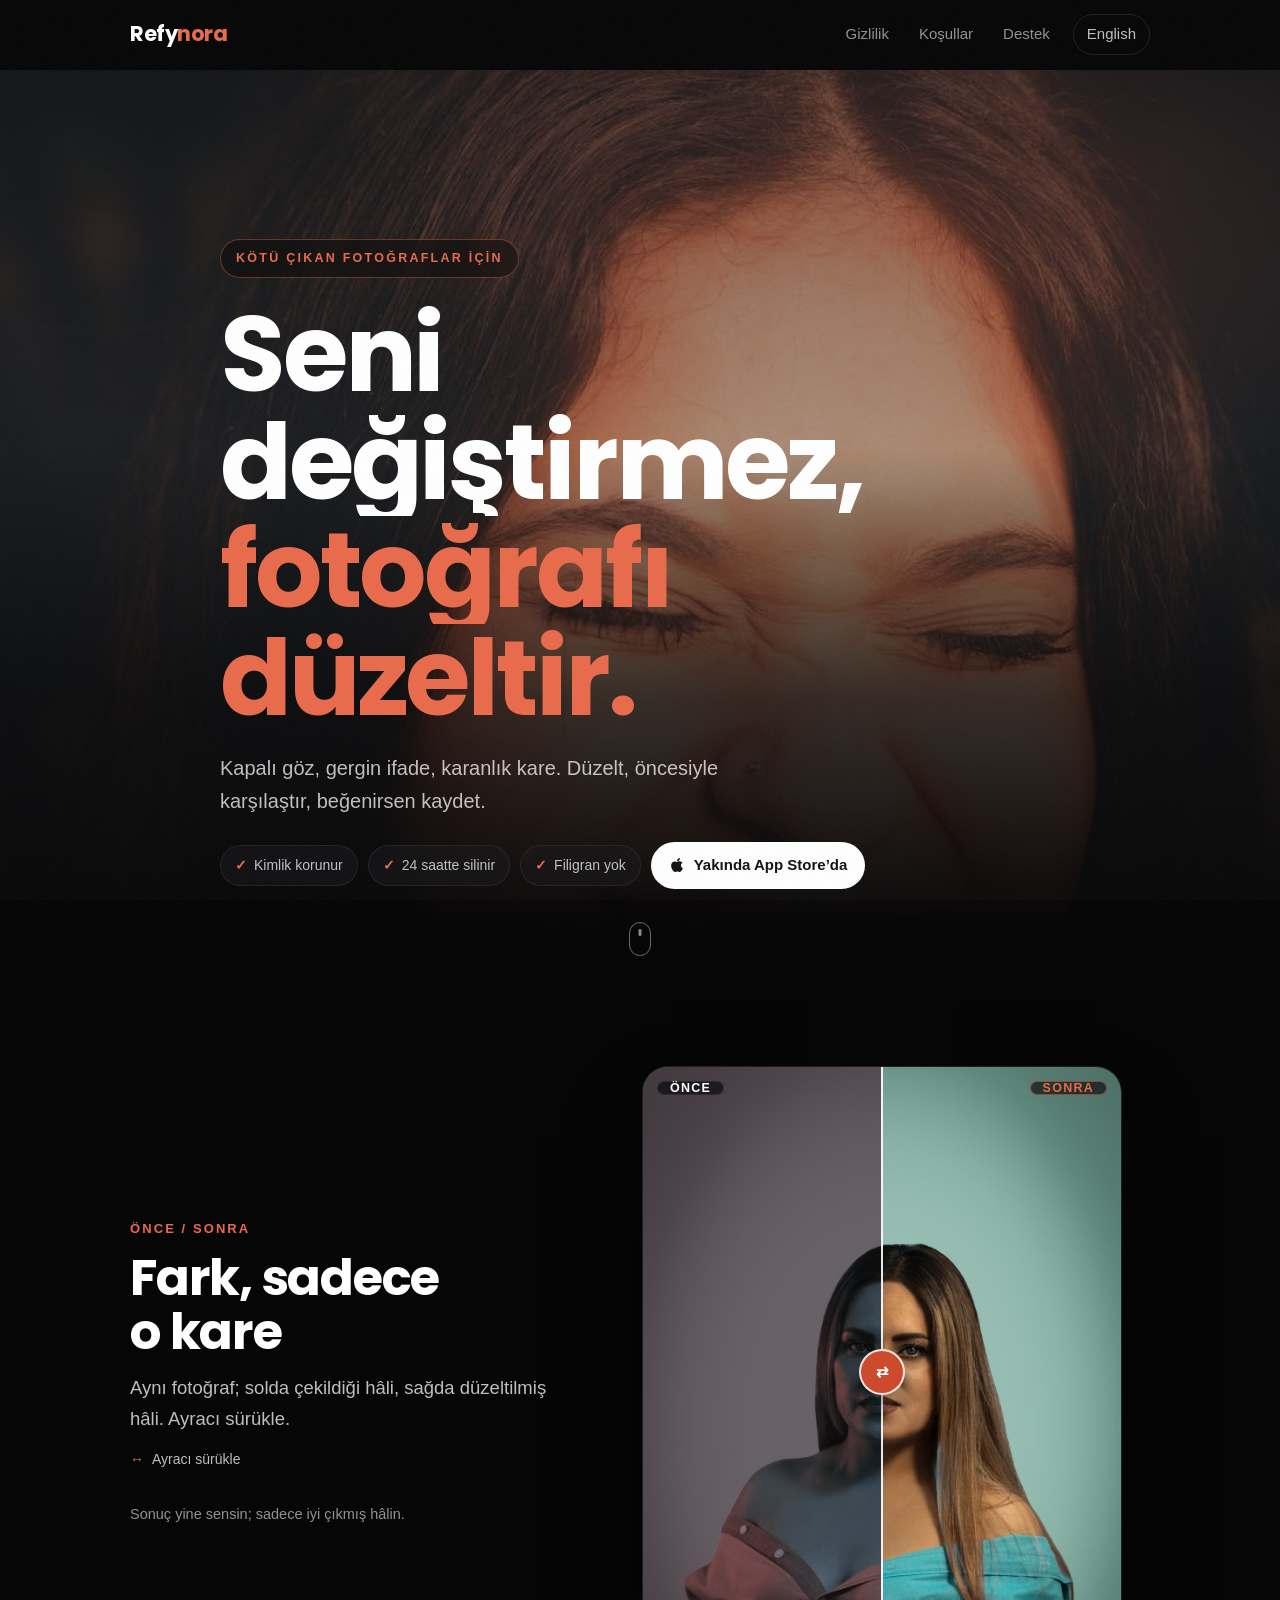
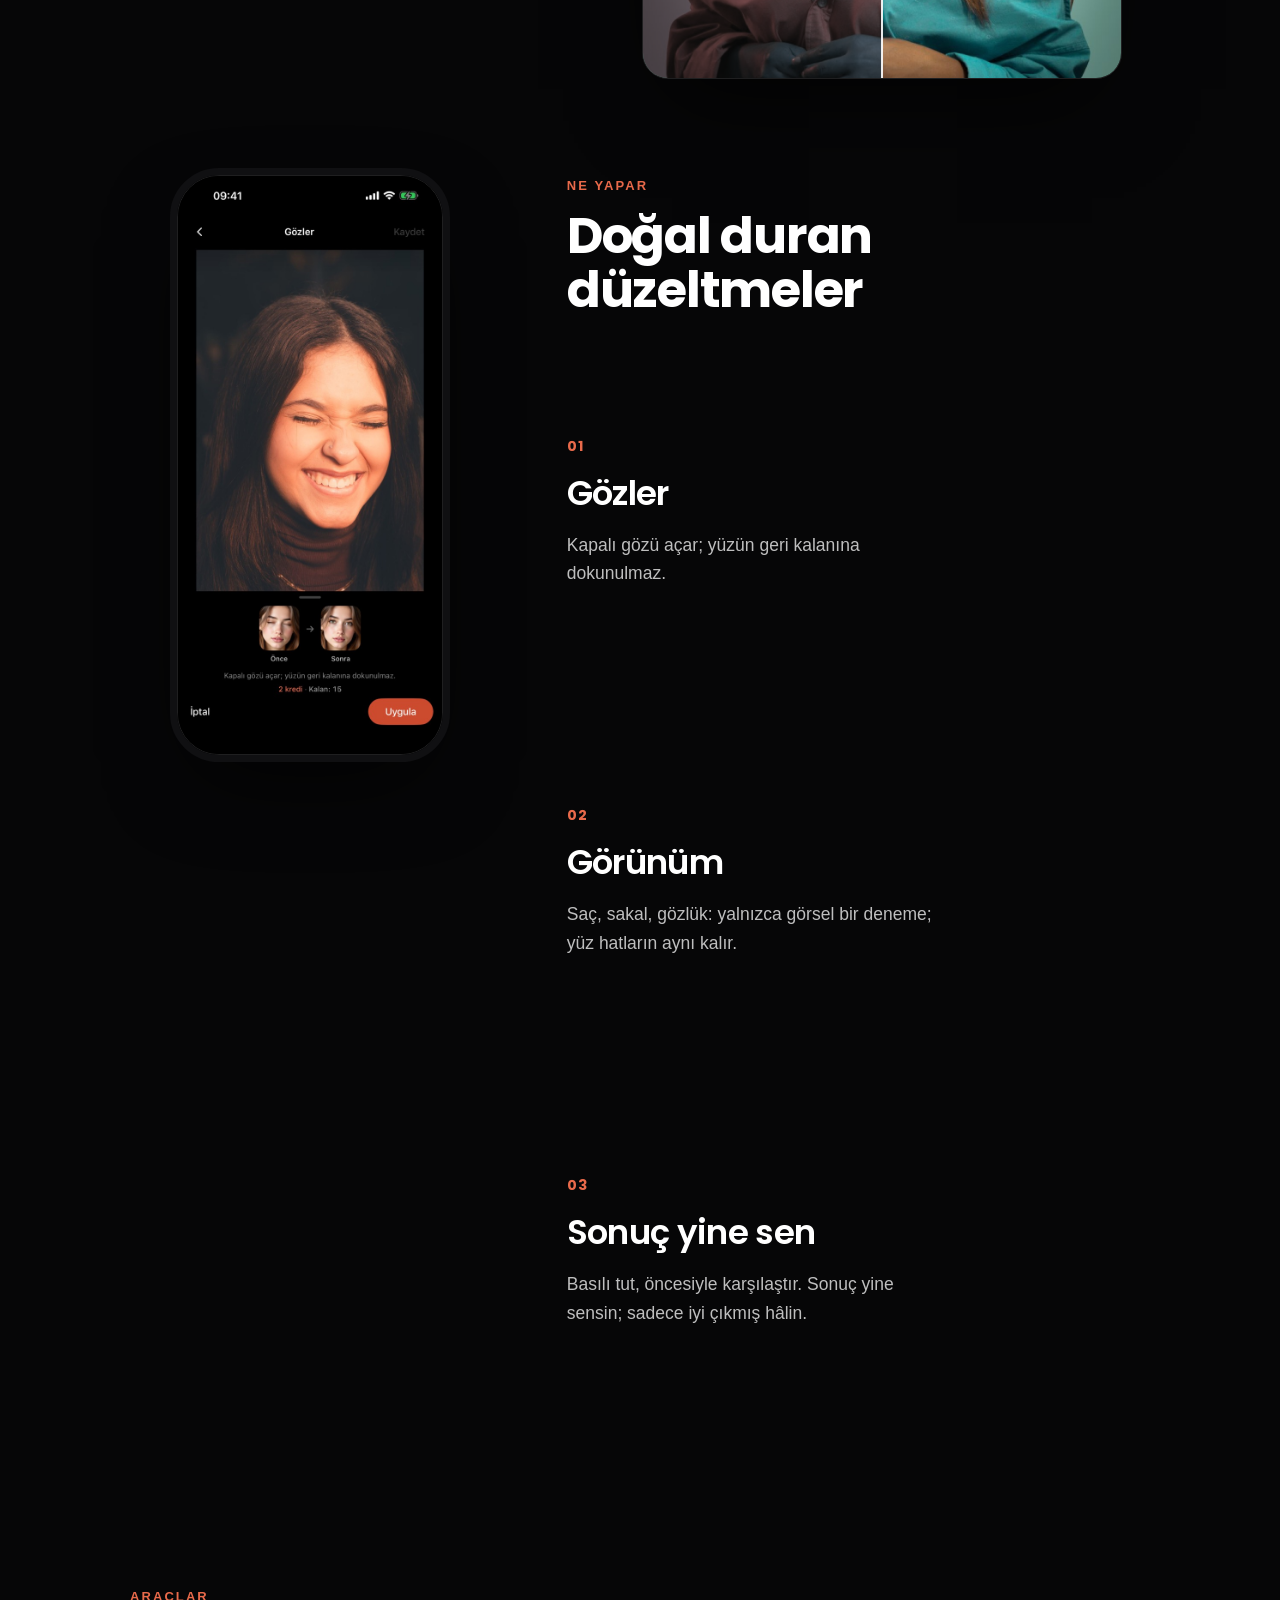
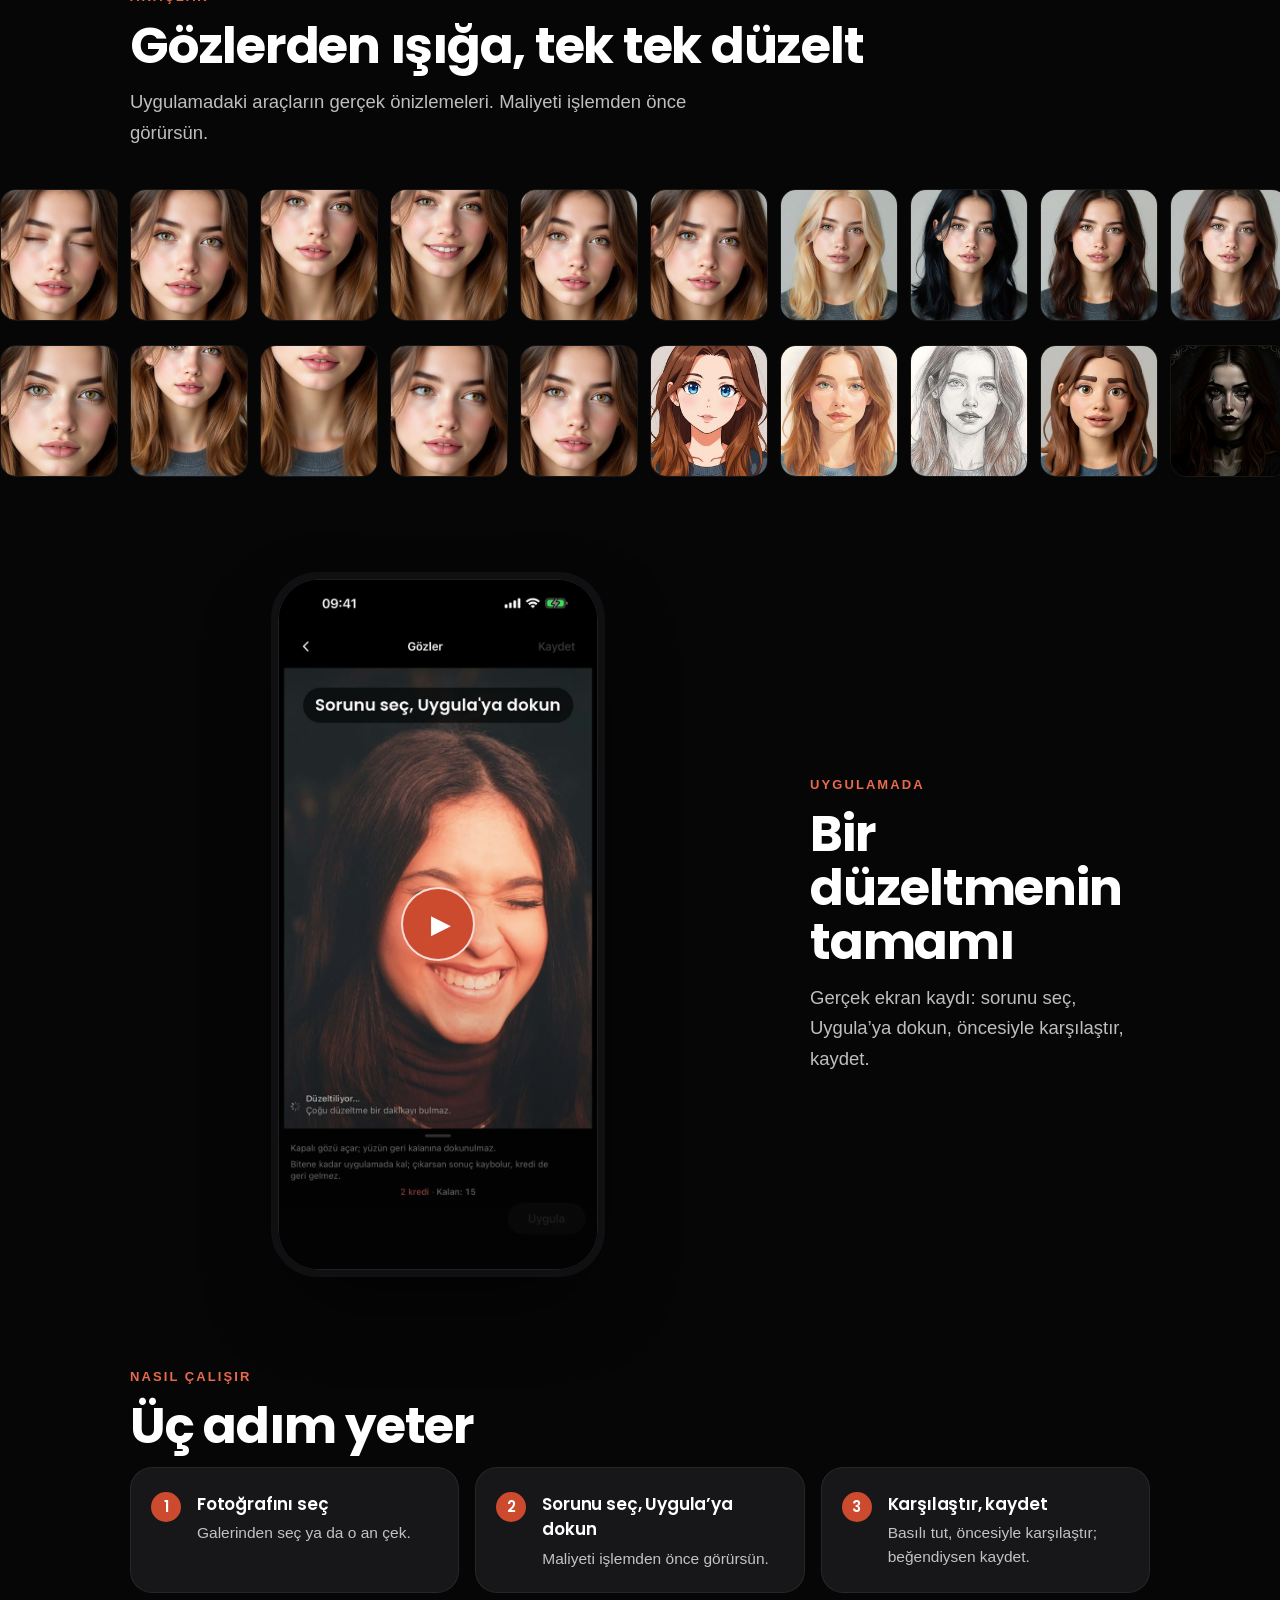
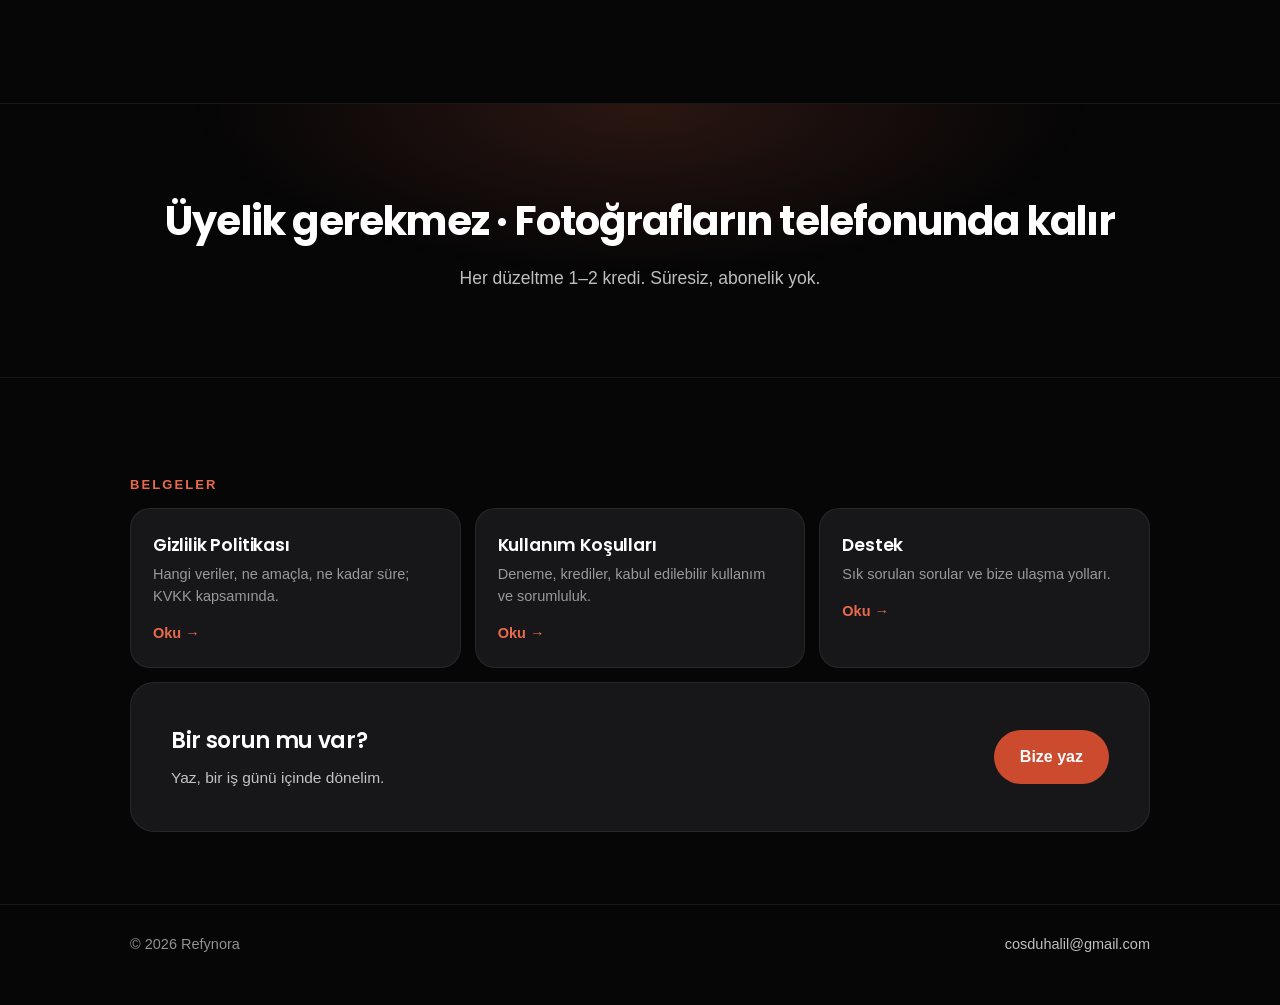
==== commit 4c785752: "Cinematic showcase landings: compare slider, scroll theater, tool strip Award-pattern research (scro" ====
--- a/index.html
+++ b/index.html
@@ -3,6 +3,7 @@
 <head>
 <meta charset="utf-8">
 <meta name="viewport" content="width=device-width, initial-scale=1">
+<script>document.documentElement.classList.add("js")</script>
 <title>Refynora · Seni değiştirmez, fotoğrafı düzeltir.</title>
 <meta name="description" content="Kapalı göz, gergin ifade, karanlık kare. Düzelt, öncesiyle karşılaştır, beğenirsen kaydet.">
 <meta property="og:title" content="Refynora · Seni değiştirmez, fotoğrafı düzeltir.">
@@ -11,8 +12,7 @@
 <link rel="alternate" hreflang="tr" href="https://halilcosdu.github.io/refynora-legal/">
 <link rel="alternate" hreflang="en" href="https://halilcosdu.github.io/refynora-legal/en/">
 <link rel="alternate" hreflang="x-default" href="https://halilcosdu.github.io/refynora-legal/">
-<meta name="theme-color" content="#000000" media="(prefers-color-scheme: dark)">
-<meta name="theme-color" content="#ffffff" media="(prefers-color-scheme: light)">
+<meta name="theme-color" content="#060607">
 <link rel="icon" type="image/png" sizes="32x32" href="assets/favicon-32.png">
 <link rel="apple-touch-icon" href="assets/icon-180.png">
 <link rel="preconnect" href="https://fonts.googleapis.com">
@@ -20,42 +20,91 @@
 <link rel="stylesheet" href="https://fonts.googleapis.com/css2?family=Poppins:wght@500;600;700&display=swap">
 <link rel="stylesheet" href="styles.css">
 </head>
-<body>
+<body class="cine">
 <header class="nav"><div class="nav-in">
   <a class="brand" href="./">Refy<span>nora</span></a>
   <nav><a href="gizlilik/">Gizlilik</a><a href="kosullar/">Koşullar</a><a href="destek/">Destek</a><a class="lang" href="en/" hreflang="en" lang="en">English</a></nav>
 </div></header>
 
 <main>
-  <section class="hero"><div class="wrap">
+  <section class="hero">
+    <div class="hero-bg" role="img" aria-label="Aynı portrenin karanlık ve düzeltilmiş hâlleri"></div>
+    <div class="wrap">
+      <p class="kicker">KÖTÜ ÇIKAN FOTOĞRAFLAR İÇİN</p>
+      <h1><span class="w"><span style="animation-delay:0.12s">Seni</span></span> <span class="w"><span style="animation-delay:0.23s">değiştirmez,</span></span><br><em><span class="w"><span style="animation-delay:0.34s">fotoğrafı</span></span> <span class="w"><span style="animation-delay:0.45s">düzeltir.</span></span></em></h1>
+      <p class="sub">Kapalı göz, gergin ifade, karanlık kare. Düzelt, öncesiyle karşılaştır, beğenirsen kaydet.</p>
+      <div class="meta-row">
+        <ul class="chips"><li>Kimlik korunur</li><li>24 saatte silinir</li><li>Filigran yok</li></ul>
+        <p class="soon" style="margin:0"><svg viewBox="0 0 384 512" aria-hidden="true"><path d="M318.7 268.7c-.2-36.7 16.4-64.4 50-84.8-18.8-26.9-47.2-41.7-84.7-44.6-35.5-2.8-74.3 20.7-88.5 20.7-15 0-49.4-19.7-76.4-19.7C63.3 141.2 4 184.8 4 273.5q0 39.3 14.4 81.2c12.8 36.7 59 126.7 107.2 125.2 25.2-.6 43-17.9 75.8-17.9 31.8 0 48.3 17.9 76.4 17.9 48.6-.7 90.4-82.5 102.6-119.3-65.2-30.7-61.7-90-61.7-91.9zm-56.6-164.2c27.3-32.4 24.8-61.9 24-72.5-24.1 1.4-52 16.4-67.9 34.9-17.5 19.8-27.8 44.3-25.6 71.9 26.1 2 49.9-11.4 69.5-34.3z"/></svg><span>Yakında App Store’da</span></p>
+        <!-- Yayında: <a class="soon" href="APP_STORE_LINKI"><svg viewBox="0 0 384 512" aria-hidden="true"><path d="M318.7 268.7c-.2-36.7 16.4-64.4 50-84.8-18.8-26.9-47.2-41.7-84.7-44.6-35.5-2.8-74.3 20.7-88.5 20.7-15 0-49.4-19.7-76.4-19.7C63.3 141.2 4 184.8 4 273.5q0 39.3 14.4 81.2c12.8 36.7 59 126.7 107.2 125.2 25.2-.6 43-17.9 75.8-17.9 31.8 0 48.3 17.9 76.4 17.9 48.6-.7 90.4-82.5 102.6-119.3-65.2-30.7-61.7-90-61.7-91.9zm-56.6-164.2c27.3-32.4 24.8-61.9 24-72.5-24.1 1.4-52 16.4-67.9 34.9-17.5 19.8-27.8 44.3-25.6 71.9 26.1 2 49.9-11.4 69.5-34.3z"/></svg><span>App Store</span></a> -->
+      </div>
+    </div>
+    <div class="scroll-cue" aria-hidden="true"></div>
+  </section>
+
+  <section class="section compare-sec"><div class="wrap">
+    <div class="rv">
+      <span class="sk">ÖNCE / SONRA</span>
+      <h2>Fark, sadece o kare</h2>
+      <p class="lead" style="margin-bottom:0">Aynı fotoğraf; solda çekildiği hâli, sağda düzeltilmiş hâli. Ayracı sürükle.</p>
+      <p class="hint">Ayracı sürükle</p>
+      <p class="cap">Sonuç yine sensin; sadece iyi çıkmış hâlin.</p>
+    </div>
+    <div class="compare rv" role="slider" tabindex="0" aria-label="ÖNCE / SONRA" aria-valuemin="0" aria-valuemax="100" aria-valuenow="50">
+      <img src="assets/compare.jpg" alt="Aynı portrenin karanlık ve düzeltilmiş hâlleri" width="1100" height="1650" fetchpriority="high">
+      <img src="assets/compare.jpg" alt="" aria-hidden="true" class="before" width="1100" height="1650">
+      <span class="divider" aria-hidden="true"></span>
+      <span class="knob" aria-hidden="true">⇄</span>
+      <span class="tag b">ÖNCE</span>
+      <span class="tag a">SONRA</span>
+    </div>
+  </div></section>
+
+  <section class="section theater"><div class="wrap">
+    <div class="stage rv"><div class="phone"><img src="assets/tr-eyes.jpg" alt="Gözler aracı: önce ve sonra" width="620" height="1347" loading="lazy" data-beat="0" class=on><img src="assets/tr-hair.jpg" alt="Saç aracı: kesim ve renk seçenekleri" width="620" height="1347" loading="lazy" data-beat="1"><img src="assets/tr-onb.jpg" alt="Karşılama ekranı" width="620" height="1347" loading="lazy" data-beat="2"></div></div>
     <div>
-      <p class="kicker">KÖTÜ ÇIKAN FOTOĞRAFLAR İÇİN</p>
-      <h1>Seni değiştirmez,<br><em>fotoğrafı düzeltir.</em></h1>
-      <p class="sub">Kapalı göz, gergin ifade, karanlık kare. Düzelt, öncesiyle karşılaştır, beğenirsen kaydet.</p>
-      <ul class="chips"><li>Kimlik korunur</li><li>24 saatte silinir</li><li>Filigran yok</li></ul>
-      <p class="soon"><svg viewBox="0 0 384 512" aria-hidden="true"><path d="M318.7 268.7c-.2-36.7 16.4-64.4 50-84.8-18.8-26.9-47.2-41.7-84.7-44.6-35.5-2.8-74.3 20.7-88.5 20.7-15 0-49.4-19.7-76.4-19.7C63.3 141.2 4 184.8 4 273.5q0 39.3 14.4 81.2c12.8 36.7 59 126.7 107.2 125.2 25.2-.6 43-17.9 75.8-17.9 31.8 0 48.3 17.9 76.4 17.9 48.6-.7 90.4-82.5 102.6-119.3-65.2-30.7-61.7-90-61.7-91.9zm-56.6-164.2c27.3-32.4 24.8-61.9 24-72.5-24.1 1.4-52 16.4-67.9 34.9-17.5 19.8-27.8 44.3-25.6 71.9 26.1 2 49.9-11.4 69.5-34.3z"/></svg><span>Yakında App Store’da</span></p>
+      <span class="sk rv">NE YAPAR</span>
+      <h2 class="rv">Doğal duran düzeltmeler</h2>
+      <div class="beats"><article class="beat rv" data-beat="0"><span class="no">01</span><h3>Gözler</h3><p>Kapalı gözü açar; yüzün geri kalanına dokunulmaz.</p></article><article class="beat rv" data-beat="1"><span class="no">02</span><h3>Görünüm</h3><p>Saç, sakal, gözlük: yalnızca görsel bir deneme; yüz hatların aynı kalır.</p></article><article class="beat rv" data-beat="2"><span class="no">03</span><h3>Sonuç yine sen</h3><p>Basılı tut, öncesiyle karşılaştır. Sonuç yine sensin; sadece iyi çıkmış hâlin.</p></article></div>
     </div>
-    <div class="phone"><img src="assets/app-tr.jpg" alt="Refynora ana ekranı: fotoğraf ızgarası" width="680" height="1477" fetchpriority="high"></div>
+  </div></section>
+
+  <section class="section tools-sec">
+    <div class="wrap rv">
+      <span class="sk">ARAÇLAR</span>
+      <h2>Gözlerden ışığa, tek tek düzelt</h2>
+      <p class="lead">Uygulamadaki araçların gerçek önizlemeleri. Maliyeti işlemden önce görürsün.</p>
+    </div>
+    <div class="marquee m1" aria-hidden="true"><img src="assets/tools/eyes-before.jpg" alt="" width="118" height="132" loading="lazy"><img src="assets/tools/eyes-after.jpg" alt="" width="118" height="132" loading="lazy"><img src="assets/tools/smile-before.jpg" alt="" width="118" height="132" loading="lazy"><img src="assets/tools/smile-after.jpg" alt="" width="118" height="132" loading="lazy"><img src="assets/tools/expression-lively.jpg" alt="" width="118" height="132" loading="lazy"><img src="assets/tools/expression-serious.jpg" alt="" width="118" height="132" loading="lazy"><img src="assets/tools/hair-blonde.jpg" alt="" width="118" height="132" loading="lazy"><img src="assets/tools/hair-black.jpg" alt="" width="118" height="132" loading="lazy"><img src="assets/tools/hair-dark-brown.jpg" alt="" width="118" height="132" loading="lazy"><img src="assets/tools/hair-medium-brown.jpg" alt="" width="118" height="132" loading="lazy"><img src="assets/tools/beard-full-beard.jpg" alt="" width="118" height="132" loading="lazy"><img src="assets/tools/beard-stubble.jpg" alt="" width="118" height="132" loading="lazy"><img src="assets/tools/beard-remove.jpg" alt="" width="118" height="132" loading="lazy"><img src="assets/tools/brow-before.jpg" alt="" width="118" height="132" loading="lazy"><img src="assets/tools/eyes-before.jpg" alt="" width="118" height="132" loading="lazy"><img src="assets/tools/eyes-after.jpg" alt="" width="118" height="132" loading="lazy"><img src="assets/tools/smile-before.jpg" alt="" width="118" height="132" loading="lazy"><img src="assets/tools/smile-after.jpg" alt="" width="118" height="132" loading="lazy"><img src="assets/tools/expression-lively.jpg" alt="" width="118" height="132" loading="lazy"><img src="assets/tools/expression-serious.jpg" alt="" width="118" height="132" loading="lazy"><img src="assets/tools/hair-blonde.jpg" alt="" width="118" height="132" loading="lazy"><img src="assets/tools/hair-black.jpg" alt="" width="118" height="132" loading="lazy"><img src="assets/tools/hair-dark-brown.jpg" alt="" width="118" height="132" loading="lazy"><img src="assets/tools/hair-medium-brown.jpg" alt="" width="118" height="132" loading="lazy"><img src="assets/tools/beard-full-beard.jpg" alt="" width="118" height="132" loading="lazy"><img src="assets/tools/beard-stubble.jpg" alt="" width="118" height="132" loading="lazy"><img src="assets/tools/beard-remove.jpg" alt="" width="118" height="132" loading="lazy"><img src="assets/tools/brow-before.jpg" alt="" width="118" height="132" loading="lazy"></div>
+    <div class="marquee m2" aria-hidden="true"><img src="assets/tools/brow-after.jpg" alt="" width="118" height="132" loading="lazy"><img src="assets/tools/jaw-after.jpg" alt="" width="118" height="132" loading="lazy"><img src="assets/tools/chin-after.jpg" alt="" width="118" height="132" loading="lazy"><img src="assets/tools/gaze-x.jpg" alt="" width="118" height="132" loading="lazy"><img src="assets/tools/wink-before.jpg" alt="" width="118" height="132" loading="lazy"><img src="assets/tools/fun-anime.jpg" alt="" width="118" height="132" loading="lazy"><img src="assets/tools/fun-watercolor.jpg" alt="" width="118" height="132" loading="lazy"><img src="assets/tools/fun-sketch.jpg" alt="" width="118" height="132" loading="lazy"><img src="assets/tools/fun-clay.jpg" alt="" width="118" height="132" loading="lazy"><img src="assets/tools/fun-gothic.jpg" alt="" width="118" height="132" loading="lazy"><img src="assets/tools/age-younger.jpg" alt="" width="118" height="132" loading="lazy"><img src="assets/tools/age-older.jpg" alt="" width="118" height="132" loading="lazy"><img src="assets/tools/mouth-aaa.jpg" alt="" width="118" height="132" loading="lazy"><img src="assets/tools/fun-pixel-art.jpg" alt="" width="118" height="132" loading="lazy"><img src="assets/tools/brow-after.jpg" alt="" width="118" height="132" loading="lazy"><img src="assets/tools/jaw-after.jpg" alt="" width="118" height="132" loading="lazy"><img src="assets/tools/chin-after.jpg" alt="" width="118" height="132" loading="lazy"><img src="assets/tools/gaze-x.jpg" alt="" width="118" height="132" loading="lazy"><img src="assets/tools/wink-before.jpg" alt="" width="118" height="132" loading="lazy"><img src="assets/tools/fun-anime.jpg" alt="" width="118" height="132" loading="lazy"><img src="assets/tools/fun-watercolor.jpg" alt="" width="118" height="132" loading="lazy"><img src="assets/tools/fun-sketch.jpg" alt="" width="118" height="132" loading="lazy"><img src="assets/tools/fun-clay.jpg" alt="" width="118" height="132" loading="lazy"><img src="assets/tools/fun-gothic.jpg" alt="" width="118" height="132" loading="lazy"><img src="assets/tools/age-younger.jpg" alt="" width="118" height="132" loading="lazy"><img src="assets/tools/age-older.jpg" alt="" width="118" height="132" loading="lazy"><img src="assets/tools/mouth-aaa.jpg" alt="" width="118" height="132" loading="lazy"><img src="assets/tools/fun-pixel-art.jpg" alt="" width="118" height="132" loading="lazy"></div>
+  </section>
+
+  <section class="section video-sec"><div class="wrap">
+    <div class="vphone rv">
+      <video playsinline preload="none" poster="assets/preview-poster-tr.jpg" width="720" height="1560">
+        <source src="assets/preview-tr.mp4" type="video/mp4">
+      </video>
+      <button class="vplay" type="button" aria-label="Tanıtımı oynat"><span>▶</span></button>
+    </div>
+    <div class="rv">
+      <span class="sk">UYGULAMADA</span>
+      <h2>Bir düzeltmenin tamamı</h2>
+      <p class="lead" style="margin-bottom:0">Gerçek ekran kaydı: sorunu seç, Uygula’ya dokun, öncesiyle karşılaştır, kaydet.</p>
+    </div>
   </div></section>
 
   <section class="section"><div class="wrap">
-    <span class="sk">NE YAPAR</span>
-    <h2>Doğal duran düzeltmeler</h2>
-    <div class="feats"><article class="feat"><div class="shot"><img src="assets/tr-eyes.jpg" alt="Refynora Gözler aracı: kapalı gözlü fotoğraf, önce ve sonra küçük görselleri" width="620" height="1347" loading="lazy"></div><h3>Gözler</h3><p>Kapalı gözü açar; yüzün geri kalanına dokunulmaz.</p></article><article class="feat"><div class="shot"><img src="assets/tr-hair.jpg" alt="Refynora Saç aracı: kesim ve renk seçenekleri" width="620" height="1347" loading="lazy"></div><h3>Görünüm</h3><p>Saç, sakal, gözlük: yalnızca görsel bir deneme; yüz hatların aynı kalır.</p></article><article class="feat"><div class="shot"><img src="assets/tr-onb.jpg" alt="Refynora karşılama ekranı: Kötü çıktıysan, düzeltelim" width="620" height="1347" loading="lazy"></div><h3>Sonuç yine sen</h3><p>Basılı tut, öncesiyle karşılaştır. Sonuç yine sensin; sadece iyi çıkmış hâlin.</p></article></div>
+    <span class="sk rv">NASIL ÇALIŞIR</span>
+    <h2 class="rv">Üç adım yeter</h2>
+    <ol class="steps rv"><li><b>Fotoğrafını seç</b>Galerinden seç ya da o an çek.</li><li><b>Sorunu seç, Uygula’ya dokun</b>Maliyeti işlemden önce görürsün.</li><li><b>Karşılaştır, kaydet</b>Basılı tut, öncesiyle karşılaştır; beğendiysen kaydet.</li></ol>
   </div></section>
 
-  <section class="section"><div class="wrap">
-    <span class="sk">NASIL ÇALIŞIR</span>
-    <h2>Üç adım yeter</h2>
-    <ol class="steps"><li><b>Fotoğrafını seç</b>Galerinden seç ya da o an çek.</li><li><b>Sorunu seç, Uygula’ya dokun</b>Maliyeti işlemden önce görürsün.</li><li><b>Karşılaştır, kaydet</b>Basılı tut, öncesiyle karşılaştır; beğendiysen kaydet.</li></ol>
-  </div></section>
-
-  <section class="strip"><div class="wrap">
+  <section class="strip"><div class="wrap rv">
     <p class="big">Üyelik gerekmez · Fotoğrafların telefonunda kalır</p>
     <p class="sub">Her düzeltme 1–2 kredi. Süresiz, abonelik yok.</p>
   </div></section>
 
-  <section class="section"><div class="wrap">
+  <section class="section"><div class="wrap rv">
     <span class="sk">BELGELER</span>
     <div class="cards"><a class="card" href="gizlilik/"><b>Gizlilik Politikası</b><span>Hangi veriler, ne amaçla, ne kadar süre; KVKK kapsamında.</span><em>Oku →</em></a><a class="card" href="kosullar/"><b>Kullanım Koşulları</b><span>Deneme, krediler, kabul edilebilir kullanım ve sorumluluk.</span><em>Oku →</em></a><a class="card" href="destek/"><b>Destek</b><span>Sık sorulan sorular ve bize ulaşma yolları.</span><em>Oku →</em></a></div>
     <div class="support-card">
@@ -69,5 +118,69 @@
   <span>© 2026 Refynora</span>
   <a href="mailto:cosduhalil@gmail.com">cosduhalil@gmail.com</a>
 </div></footer>
+<script>
+(() => {
+  const reduce = matchMedia('(prefers-reduced-motion: reduce)').matches;
+  const rv = [...document.querySelectorAll('.rv')];
+  const shots = [...document.querySelectorAll('.phone img[data-beat]')];
+  const beats = [...document.querySelectorAll('.beat')];
+
+  // Tek kaydırma motoru: açığa çıkma + tiyatro. IntersectionObserver
+  // KULLANILMAZ - bazı tarayıcı/uzantı bileşimlerinde hiç ateşlemediği
+  // ölçüldü; rAF kısıtlı scroll her yerde deterministik.
+  let tick = false;
+  const paint = () => {
+    tick = false;
+    const vh = innerHeight;
+    rv.forEach(el => {
+      if (!el.classList.contains('in') && el.getBoundingClientRect().top < vh * .88) el.classList.add('in');
+    });
+    if (shots.length && beats.length) {
+      let best = null, dist = Infinity;
+      beats.forEach(b => {
+        const r = b.getBoundingClientRect();
+        const d = Math.abs((r.top + r.bottom) / 2 - vh / 2);
+        if (d < dist) { dist = d; best = b.dataset.beat; }
+      });
+      shots.forEach(img => img.classList.toggle('on', img.dataset.beat === best));
+    }
+  };
+  const ask = () => { if (!tick) { tick = true; requestAnimationFrame(paint); } };
+  if (reduce) { rv.forEach(el => el.classList.add('in')); }
+  addEventListener('scroll', ask, {passive: true});
+  addEventListener('resize', ask, {passive: true});
+  paint();
+
+  // Önce/Sonra kaydırıcısı
+  const cmp = document.querySelector('.compare');
+  if (cmp) {
+    const set = (clientX) => {
+      const r = cmp.getBoundingClientRect();
+      const p = Math.min(95, Math.max(5, (clientX - r.left) / r.width * 100));
+      cmp.style.setProperty('--pos', p + '%');
+      cmp.setAttribute('aria-valuenow', Math.round(p));
+    };
+    cmp.addEventListener('pointerdown', e => {
+      try { cmp.setPointerCapture(e.pointerId); } catch (_) {}
+      set(e.clientX);
+    });
+    cmp.addEventListener('pointermove', e => { if (e.pressure > 0 || e.buttons) set(e.clientX); });
+    cmp.addEventListener('keydown', e => {
+      if (e.key !== 'ArrowLeft' && e.key !== 'ArrowRight') return;
+      e.preventDefault();
+      const cur = parseFloat(cmp.style.getPropertyValue('--pos')) || 50;
+      const r = cmp.getBoundingClientRect();
+      set(r.left + r.width * (cur + (e.key === 'ArrowRight' ? 4 : -4)) / 100);
+    });
+  }
+
+  // Video: dokun-oynat
+  const btn = document.querySelector('.vplay');
+  if (btn) btn.addEventListener('click', () => {
+    const v = btn.parentElement.querySelector('video');
+    btn.remove(); v.controls = true; v.play();
+  });
+})();
+</script>
 </body>
 </html>
--- a/styles.css
+++ b/styles.css
@@ -1,5 +1,7 @@
 /* Refynora — uygulamanın tasarım belirteçlerinin web karşılığı.
-   Kaynak: mobile/ios/Refynora/DesignSystem/Tokens.swift (koyu öncelikli). */
+   Kaynak: mobile/ios/Refynora/DesignSystem/Tokens.swift (koyu öncelikli).
+   İki katman: uyarlanabilir belgeler (yasal sayfalar) + koyu sinematik vitrin
+   (body.cine — landing'ler; fotoğraf yüzeyleri uygulamada da koyuya sabit). */
 
 :root {
   --bg: #000;
@@ -46,7 +48,7 @@
   -webkit-font-smoothing: antialiased;
   text-rendering: optimizeLegibility;
 }
-.display, h1, h2, h3 { font-family: "Poppins", -apple-system, sans-serif; }
+.display, h1, h2, h3 { font-family: "Poppins", -apple-system, sans-serif; text-wrap: balance; }
 
 a { color: var(--accent); }
 :focus-visible { outline: 2px solid var(--accent); outline-offset: 3px; border-radius: 4px; }
@@ -89,123 +91,18 @@
 footer.site a { color: var(--fg2); text-decoration: none; }
 footer.site a:hover { color: var(--accent); }
 
-/* ── Hero (index) ──────────────────────────────────────────────────── */
-.hero {
-  position: relative; overflow: hidden;
-  padding: clamp(48px, 9vw, 104px) 0 clamp(36px, 6vw, 72px);
-}
-.hero::before {
-  content: ""; position: absolute; inset: -40% -20% auto;
-  height: 130%; pointer-events: none;
-  background: radial-gradient(52% 46% at 68% 12%, var(--glow), transparent 70%);
-}
-.hero .wrap {
-  position: relative;
-  display: grid; grid-template-columns: minmax(0, 1fr) minmax(0, 340px);
-  gap: clamp(28px, 6vw, 72px); align-items: center;
-}
-.kicker {
-  display: inline-flex; align-items: center; gap: 8px;
-  font-size: 12.5px; font-weight: 600; letter-spacing: .14em;
-  color: var(--accent); text-transform: uppercase;
-  border: 1px solid var(--rule); border-radius: 999px; padding: 7px 14px;
-  margin: 0 0 22px;
-}
-.hero h1 {
-  font-size: clamp(34px, 5.4vw, 56px); font-weight: 700;
-  letter-spacing: -.025em; line-height: 1.08; margin: 0 0 18px;
-}
-.hero h1 em { font-style: normal; color: var(--accent); }
-.hero .sub { color: var(--fg2); font-size: clamp(17px, 2vw, 19px); max-width: 46ch; margin: 0 0 26px; }
-.chips { display: flex; flex-wrap: wrap; gap: 10px; margin: 0 0 30px; padding: 0; list-style: none; }
-.chips li {
-  display: inline-flex; align-items: center; gap: 7px;
-  background: var(--surface); border: 1px solid var(--hairline);
-  border-radius: 999px; padding: 8px 14px;
-  font-size: 14.5px; font-weight: 500; color: var(--fg2);
-}
-.chips li::before { content: "✓"; color: var(--accent); font-weight: 700; }
-.soon {
-  display: inline-flex; align-items: center; gap: 9px;
-  background: var(--surface); border: 1px solid var(--rule);
-  border-radius: 14px; padding: 12px 18px;
-  font-size: 15px; font-weight: 600; color: var(--fg);
-}
-.soon svg { width: 17px; height: 17px; fill: currentColor; }
-.soon small { display: block; font-size: 11.5px; font-weight: 500; color: var(--fg3); letter-spacing: .02em; }
-
-.phone {
-  border-radius: 44px; overflow: hidden;
-  border: 1px solid var(--rule);
-  outline: 8px solid var(--surface2);
-  box-shadow: 0 30px 80px -20px rgba(0, 0, 0, .55);
-  line-height: 0; justify-self: center;
-  max-width: 320px; width: 100%;
-}
-.phone img { width: 100%; height: auto; display: block; }
-
-@media (prefers-reduced-motion: no-preference) {
-  .hero .wrap > * { animation: rise .6s cubic-bezier(.2, .7, .2, 1) both; }
-  .hero .phone { animation-delay: .12s; }
-  @keyframes rise { from { opacity: 0; transform: translateY(14px); } to { opacity: 1; transform: none; } }
-}
-
-/* ── Özellikler ve adımlar (index) ─────────────────────────────────── */
-.feats { display: grid; grid-template-columns: repeat(3, 1fr); gap: 16px; }
-.feat {
-  background: var(--surface); border: 1px solid var(--hairline);
-  border-radius: 26px; padding: 14px 14px 22px;
-  transition: transform .18s ease, border-color .18s ease;
-}
-.feat:hover { transform: translateY(-3px); border-color: var(--rule); }
-.feat .shot {
-  border-radius: 18px; overflow: hidden; line-height: 0;
-  border: 1px solid var(--hairline); background: #000;
-}
-.feat .shot img { width: 100%; height: auto; display: block; }
-.feat h3 {
-  font-size: 18.5px; font-weight: 600; letter-spacing: -.015em;
-  margin: 16px 6px 6px; color: var(--fg);
-}
-.feat p { margin: 0 6px; color: var(--fg3); font-size: 14.5px; line-height: 1.55; }
-
-.steps { list-style: none; counter-reset: s; margin: 0; padding: 0; display: grid; grid-template-columns: repeat(3, 1fr); gap: 16px; }
-.steps li {
-  counter-increment: s; position: relative;
-  background: var(--surface); border: 1px solid var(--hairline);
-  border-radius: 22px; padding: 22px 22px 20px 66px;
-  color: var(--fg2); font-size: 15.5px; line-height: 1.5;
-}
-.steps li b { display: block; color: var(--fg); font-family: "Poppins", sans-serif; font-weight: 600; font-size: 16.5px; letter-spacing: -.01em; margin-bottom: 3px; }
-.steps li::before {
-  content: counter(s); position: absolute; left: 20px; top: 22px;
-  width: 30px; height: 30px; border-radius: 999px;
-  background: var(--btn); color: #fff;
-  font: 600 15px/30px "Poppins", sans-serif; text-align: center;
-}
-
-.strip {
-  margin-top: clamp(40px, 7vw, 72px);
-  border-top: 1px solid var(--hairline); border-bottom: 1px solid var(--hairline);
-  background: var(--surface2); text-align: center;
-  padding: clamp(30px, 5vw, 48px) 0;
-}
-.strip .big {
-  font-family: "Poppins", sans-serif; font-weight: 600; letter-spacing: -.015em;
-  font-size: clamp(19px, 2.6vw, 26px); margin: 0 0 8px; color: var(--fg);
-}
-.strip .sub { margin: 0; color: var(--fg3); font-size: 15.5px; }
-
-/* ── Kart ızgaraları (index) ───────────────────────────────────────── */
-.section { padding: clamp(40px, 7vw, 72px) 0 0; }
+/* ── Bölüm başlıkları ve kartlar (belge dizini + vitrin sonu) ──────── */
+.section { padding: clamp(48px, 8vw, 96px) 0 0; }
 .sk {
-  display: block; font-size: 13px; font-weight: 600; letter-spacing: .14em;
-  color: var(--accent); margin: 0 0 10px;
+  display: block; font-size: 13px; font-weight: 600; letter-spacing: .16em;
+  color: var(--accent); margin: 0 0 12px;
 }
 .section h2 {
-  font-size: clamp(24px, 3.4vw, 34px); font-weight: 700;
-  letter-spacing: -.02em; line-height: 1.15; margin: 0 0 26px;
-}
+  font-size: clamp(28px, 4.4vw, 50px); font-weight: 700;
+  letter-spacing: -.025em; line-height: 1.08; margin: 0 0 14px;
+}
+.section .lead { color: var(--fg2); max-width: 56ch; margin: 0 0 34px; font-size: clamp(16px, 1.8vw, 18.5px); }
+
 .cards { display: grid; grid-template-columns: repeat(3, 1fr); gap: 14px; }
 .card {
   display: block; background: var(--surface);
@@ -264,13 +161,214 @@
   width: 7px; height: 7px; border-radius: 999px; background: var(--accent); opacity: .8;
 }
 
+/* ════ SİNEMATİK VİTRİN (body.cine — yalnız landing'ler, koyuya sabit) ════ */
+body.cine {
+  /* Tema medyası ne derse desin vitrin koyu: belirteçler gövdede ezilir. */
+  --bg: #060607; --surface: #17171a; --surface2: #101012;
+  --fg: #fff; --fg2: rgba(255, 255, 255, .74); --fg3: rgba(255, 255, 255, .56);
+  --rule: rgba(255, 255, 255, .10); --hairline: rgba(255, 255, 255, .07);
+  --accent: #e96a4b; --nav-bg: rgba(6, 6, 7, .6); --glow: rgba(233, 106, 75, .16);
+  --pill-bg: #fff; --pill-fg: #111;
+  background: var(--bg); color: var(--fg);
+  overflow-x: clip;
+}
+body.cine::after { /* tanecik dokusu */
+  content: ""; position: fixed; inset: 0; z-index: 40; pointer-events: none; opacity: .05;
+  background-image: url("data:image/svg+xml,%3Csvg xmlns='http://www.w3.org/2000/svg' width='140' height='140'%3E%3Cfilter id='n'%3E%3CfeTurbulence type='fractalNoise' baseFrequency='0.9' numOctaves='2'/%3E%3C/filter%3E%3Crect width='140' height='140' filter='url(%23n)'/%3E%3C/svg%3E");
+}
+.cine .nav { border-bottom-color: transparent; }
+
+/* Kaydırma açığa çıkması: JS .in ekler; hareket azaltmada hep görünür. */
+.js .rv { opacity: 0; transform: translateY(26px); transition: opacity .7s ease, transform .7s cubic-bezier(.2, .7, .2, 1); }
+.js .rv.in { opacity: 1; transform: none; }
+
+/* ── Hero ──────────────────────────────────────────────────────────── */
+.hero {
+  position: relative; min-height: 100svh;
+  display: flex; flex-direction: column; justify-content: flex-end;
+  overflow: hidden; isolation: isolate;
+}
+.hero-bg {
+  position: absolute; inset: 0; z-index: -2;
+  background: url("assets/hero-dark.jpg") 64% 40% / cover no-repeat;
+  animation: ken 26s ease-in-out infinite alternate;
+}
+.en .hero-bg { background-image: url("../assets/hero-dark.jpg"); }
+@keyframes ken { from { transform: scale(1); } to { transform: scale(1.09) translateY(-1.5%); } }
+.hero::before {
+  content: ""; position: absolute; inset: 0; z-index: -1;
+  background:
+    radial-gradient(60% 44% at 74% 18%, var(--glow), transparent 70%),
+    linear-gradient(to top, #060607 4%, rgba(6, 6, 7, .82) 30%, rgba(6, 6, 7, .35) 58%, rgba(6, 6, 7, .55) 100%);
+}
+.hero .wrap { padding-bottom: clamp(56px, 9vh, 110px); }
+.kicker {
+  display: inline-flex; font-size: 12.5px; font-weight: 600; letter-spacing: .18em;
+  color: var(--accent); background: rgba(6, 6, 7, .5); border: 1px solid rgba(233, 106, 75, .4); border-radius: 999px;
+  padding: 8px 15px; margin: 0 0 22px; backdrop-filter: blur(6px);
+}
+.hero h1 {
+  font-size: clamp(44px, 8.6vw, 106px); font-weight: 700;
+  letter-spacing: -.03em; line-height: 1.02; margin: 0 0 20px; max-width: 12ch;
+}
+.hero h1 .w { display: inline-block; overflow: clip; vertical-align: bottom; }
+.hero h1 .w > span { display: inline-block; transform: translateY(110%); animation: rise .8s cubic-bezier(.2, .7, .2, 1) forwards; }
+.hero h1 em { font-style: normal; color: var(--accent); }
+@keyframes rise { to { transform: none; } }
+.hero .sub {
+  color: var(--fg2); font-size: clamp(17px, 2vw, 20px); max-width: 46ch; margin: 0 0 24px;
+  opacity: 0; animation: fade .9s ease .75s forwards;
+}
+.hero .meta-row { display: flex; flex-wrap: wrap; align-items: center; gap: 10px; opacity: 0; animation: fade .9s ease .95s forwards; }
+@keyframes fade { to { opacity: 1; } }
+.chips { display: contents; }
+.chips li {
+  display: inline-flex; align-items: center; gap: 7px; list-style: none;
+  background: rgba(23, 23, 26, .6); border: 1px solid var(--hairline); backdrop-filter: blur(8px);
+  border-radius: 999px; padding: 8px 14px; font-size: 14px; font-weight: 500; color: var(--fg2);
+}
+.chips li::before { content: "✓"; color: var(--accent); font-weight: 700; }
+.soon {
+  display: inline-flex; align-items: center; gap: 9px;
+  background: var(--pill-bg); color: var(--pill-fg);
+  border-radius: 999px; padding: 11px 18px; font-size: 15px; font-weight: 600;
+}
+.soon svg { width: 16px; height: 16px; fill: currentColor; }
+.scroll-cue {
+  position: absolute; left: 50%; bottom: 14px; transform: translateX(-50%);
+  width: 22px; height: 34px; border: 1.5px solid var(--fg3); border-radius: 12px; opacity: .7;
+}
+.scroll-cue::after {
+  content: ""; position: absolute; left: 50%; top: 6px; width: 3px; height: 7px;
+  border-radius: 3px; background: var(--fg2); transform: translateX(-50%);
+  animation: cue 1.8s ease-in-out infinite;
+}
+@keyframes cue { 50% { transform: translate(-50%, 10px); opacity: .3; } }
+
+/* ── Önce / Sonra kaydırıcısı ──────────────────────────────────────── */
+.compare-sec .wrap { display: grid; grid-template-columns: minmax(0, 420px) minmax(0, 1fr); gap: clamp(28px, 5vw, 64px); align-items: center; }
+.compare {
+  --pos: 50%;
+  position: relative; border-radius: 26px; overflow: hidden;
+  border: 1px solid var(--rule); box-shadow: 0 40px 90px -30px rgba(0, 0, 0, .8);
+  aspect-ratio: 900 / 1150; max-height: 78vh; justify-self: center; width: 100%; max-width: 480px;
+  touch-action: pan-y; cursor: ew-resize; line-height: 0; user-select: none; -webkit-user-select: none;
+}
+.compare img { position: absolute; inset: 0; width: 100%; height: 100%; object-fit: cover; object-position: top; }
+.compare .before {
+  filter: brightness(.52) saturate(.55) contrast(.94) sepia(.12) hue-rotate(178deg);
+  clip-path: inset(0 calc(100% - var(--pos)) 0 0);
+}
+.compare .divider {
+  position: absolute; top: 0; bottom: 0; left: var(--pos); width: 2px;
+  background: rgba(255, 255, 255, .9); transform: translateX(-1px); z-index: 2;
+}
+.compare .knob {
+  position: absolute; top: 50%; left: var(--pos); transform: translate(-50%, -50%); z-index: 3;
+  width: 46px; height: 46px; border-radius: 999px; background: var(--btn); color: #fff;
+  display: grid; place-items: center; font-size: 15px; font-weight: 700; letter-spacing: -.05em;
+  box-shadow: 0 8px 26px rgba(0, 0, 0, .5); border: 2px solid rgba(255, 255, 255, .85);
+}
+.compare .tag {
+  position: absolute; top: 14px; z-index: 2; font-size: 12.5px; font-weight: 700; letter-spacing: .1em;
+  background: rgba(6, 6, 7, .62); backdrop-filter: blur(6px); border: 1px solid var(--hairline);
+  color: #fff; border-radius: 999px; padding: 6px 12px;
+}
+.compare .tag.b { left: 14px; }
+.compare .tag.a { right: 14px; color: var(--accent); border-color: rgba(233, 106, 75, .5); }
+.compare-sec .cap { color: var(--fg3); font-size: 14.5px; margin: 18px 0 0; }
+.compare-sec .hint { display: inline-flex; align-items: center; gap: 8px; color: var(--fg2); font-size: 14px; margin-top: 14px; }
+.compare-sec .hint::before { content: "↔"; color: var(--accent); font-weight: 700; }
+
+/* ── Kaydırma tiyatrosu ────────────────────────────────────────────── */
+.theater .wrap { display: grid; grid-template-columns: minmax(0, 360px) minmax(0, 1fr); gap: clamp(32px, 6vw, 80px); }
+.stage { position: sticky; top: calc(50vh - 290px); height: 580px; align-self: start; }
+.phone {
+  position: relative; height: 100%; aspect-ratio: 620 / 1347; margin: 0 auto;
+  border-radius: 42px; overflow: hidden; border: 1px solid var(--rule);
+  outline: 7px solid #101012; box-shadow: 0 34px 90px -24px rgba(0, 0, 0, .85);
+}
+.phone img { position: absolute; inset: 0; width: 100%; height: 100%; object-fit: cover; opacity: 0; transition: opacity .5s ease; }
+.phone img.on { opacity: 1; }
+.beats { display: flex; flex-direction: column; gap: clamp(120px, 26vh, 220px); padding: 12vh 0 18vh; }
+.beat h3 { font-size: clamp(24px, 3vw, 34px); font-weight: 600; letter-spacing: -.02em; margin: 0 0 10px; }
+.beat .no { color: var(--accent); font: 700 14px/1 "Poppins", sans-serif; letter-spacing: .12em; display: block; margin-bottom: 12px; }
+.beat p { color: var(--fg2); font-size: clamp(15.5px, 1.8vw, 17.5px); max-width: 38ch; margin: 0; }
+
+/* ── Araç şeridi ───────────────────────────────────────────────────── */
+.tools-sec { overflow: hidden; }
+.marquee { display: flex; gap: 12px; width: max-content; padding: 6px 0; }
+.marquee.m1 { animation: slide 46s linear infinite; }
+.marquee.m2 { animation: slide 46s linear infinite reverse; margin-top: 12px; }
+@keyframes slide { to { transform: translateX(-50%); } }
+.marquee img {
+  width: 118px; height: 132px; object-fit: cover; border-radius: 16px;
+  border: 1px solid var(--hairline); flex: none;
+}
+.tools-sec:hover .marquee { animation-play-state: paused; }
+
+/* ── Video ─────────────────────────────────────────────────────────── */
+.video-sec .wrap { display: grid; grid-template-columns: minmax(0, 1fr) minmax(0, 340px); gap: clamp(28px, 5vw, 64px); align-items: center; }
+.vphone {
+  position: relative; border-radius: 40px; overflow: hidden; justify-self: center;
+  border: 1px solid var(--rule); outline: 7px solid #101012;
+  box-shadow: 0 34px 90px -24px rgba(0, 0, 0, .85); width: min(320px, 82vw); line-height: 0;
+  order: -1;
+}
+.vphone video { width: 100%; height: auto; display: block; }
+.vplay {
+  position: absolute; inset: 0; display: grid; place-items: center; cursor: pointer;
+  background: linear-gradient(to top, rgba(6, 6, 7, .5), transparent 45%); border: 0; padding: 0;
+}
+.vplay span {
+  width: 74px; height: 74px; border-radius: 999px; background: var(--btn); color: #fff;
+  display: grid; place-items: center; font-size: 26px; padding-left: 5px;
+  box-shadow: 0 14px 40px rgba(204, 74, 46, .45); border: 2px solid rgba(255, 255, 255, .8);
+  transition: transform .18s ease;
+}
+.vplay:hover span { transform: scale(1.07); }
+
+/* ── Adımlar + güven şeridi ────────────────────────────────────────── */
+.steps { list-style: none; counter-reset: s; margin: 0; padding: 0; display: grid; grid-template-columns: repeat(3, 1fr); gap: 16px; }
+.steps li {
+  counter-increment: s; position: relative;
+  background: var(--surface); border: 1px solid var(--hairline);
+  border-radius: 22px; padding: 24px 22px 22px 66px;
+  color: var(--fg2); font-size: 15.5px; line-height: 1.5;
+}
+.steps li b { display: block; color: var(--fg); font-family: "Poppins", sans-serif; font-weight: 600; font-size: 17px; letter-spacing: -.01em; margin-bottom: 4px; }
+.steps li::before {
+  content: counter(s); position: absolute; left: 20px; top: 24px;
+  width: 30px; height: 30px; border-radius: 999px;
+  background: var(--btn); color: #fff;
+  font: 600 15px/30px "Poppins", sans-serif; text-align: center;
+}
+
+.strip {
+  margin-top: clamp(56px, 9vw, 110px); position: relative; overflow: hidden;
+  border-top: 1px solid var(--hairline); border-bottom: 1px solid var(--hairline);
+  text-align: center; padding: clamp(44px, 7vw, 84px) 0;
+}
+.strip::before {
+  content: ""; position: absolute; inset: 0; pointer-events: none;
+  background: radial-gradient(50% 90% at 50% 0%, var(--glow), transparent 70%);
+}
+.strip .big {
+  position: relative; font-family: "Poppins", sans-serif; font-weight: 700; letter-spacing: -.02em;
+  font-size: clamp(22px, 3.6vw, 40px); margin: 0 0 10px; color: var(--fg);
+}
+.strip .sub { position: relative; margin: 0; color: var(--fg2); font-size: clamp(15px, 1.8vw, 17.5px); font-variant-numeric: tabular-nums; }
+
 /* ── Duyarlılık ────────────────────────────────────────────────────── */
-@media (max-width: 860px) {
-  .hero .wrap { grid-template-columns: 1fr; }
-  .phone { max-width: 260px; }
-  .cards { grid-template-columns: 1fr; }
-  .feats { grid-template-columns: 1fr; max-width: 420px; margin: 0 auto; }
-  .steps { grid-template-columns: 1fr; }
+@media (max-width: 900px) {
+  .compare-sec .wrap, .video-sec .wrap { grid-template-columns: 1fr; }
+  .video-sec .vphone { order: 0; }
+  .theater .wrap { grid-template-columns: 1fr; }
+  .stage { position: relative; top: 0; height: auto; }
+  .phone { height: auto; width: min(300px, 78vw); aspect-ratio: 620 / 1347; }
+  .phone img { position: absolute; }
+  .beats { gap: 56px; padding: 40px 0 0; }
+  .cards, .steps { grid-template-columns: 1fr; }
 }
 @media (max-width: 520px) {
   .nav-in { padding: 12px 14px; }
@@ -278,10 +376,16 @@
   .nav nav { gap: 0; }
   .nav nav a { font-size: 13.5px; padding: 6px 8px; }
   .nav nav a.lang { margin-left: 2px; padding: 6px 10px; }
+  .marquee img { width: 96px; height: 108px; }
 }
 @media (prefers-reduced-motion: reduce) {
   html { scroll-behavior: auto; }
-  .card, .card:hover, .feat, .feat:hover { transition: none; transform: none; }
+  .card, .card:hover { transition: none; transform: none; }
+  .hero-bg, .scroll-cue::after, .marquee.m1, .marquee.m2 { animation: none; }
+  .hero h1 .w > span { animation: none; transform: none; }
+  .hero .sub, .hero .meta-row { animation: none; opacity: 1; }
+  .js .rv { opacity: 1; transform: none; transition: none; }
+  .phone img { transition: none; }
 }
 @media print {
   :root { --bg: #fff; --fg: #000; --fg2: #222; --fg3: #555; --accent: #b03d24; --hairline: #ddd; --rule: #ccc; --surface: #fff; }
